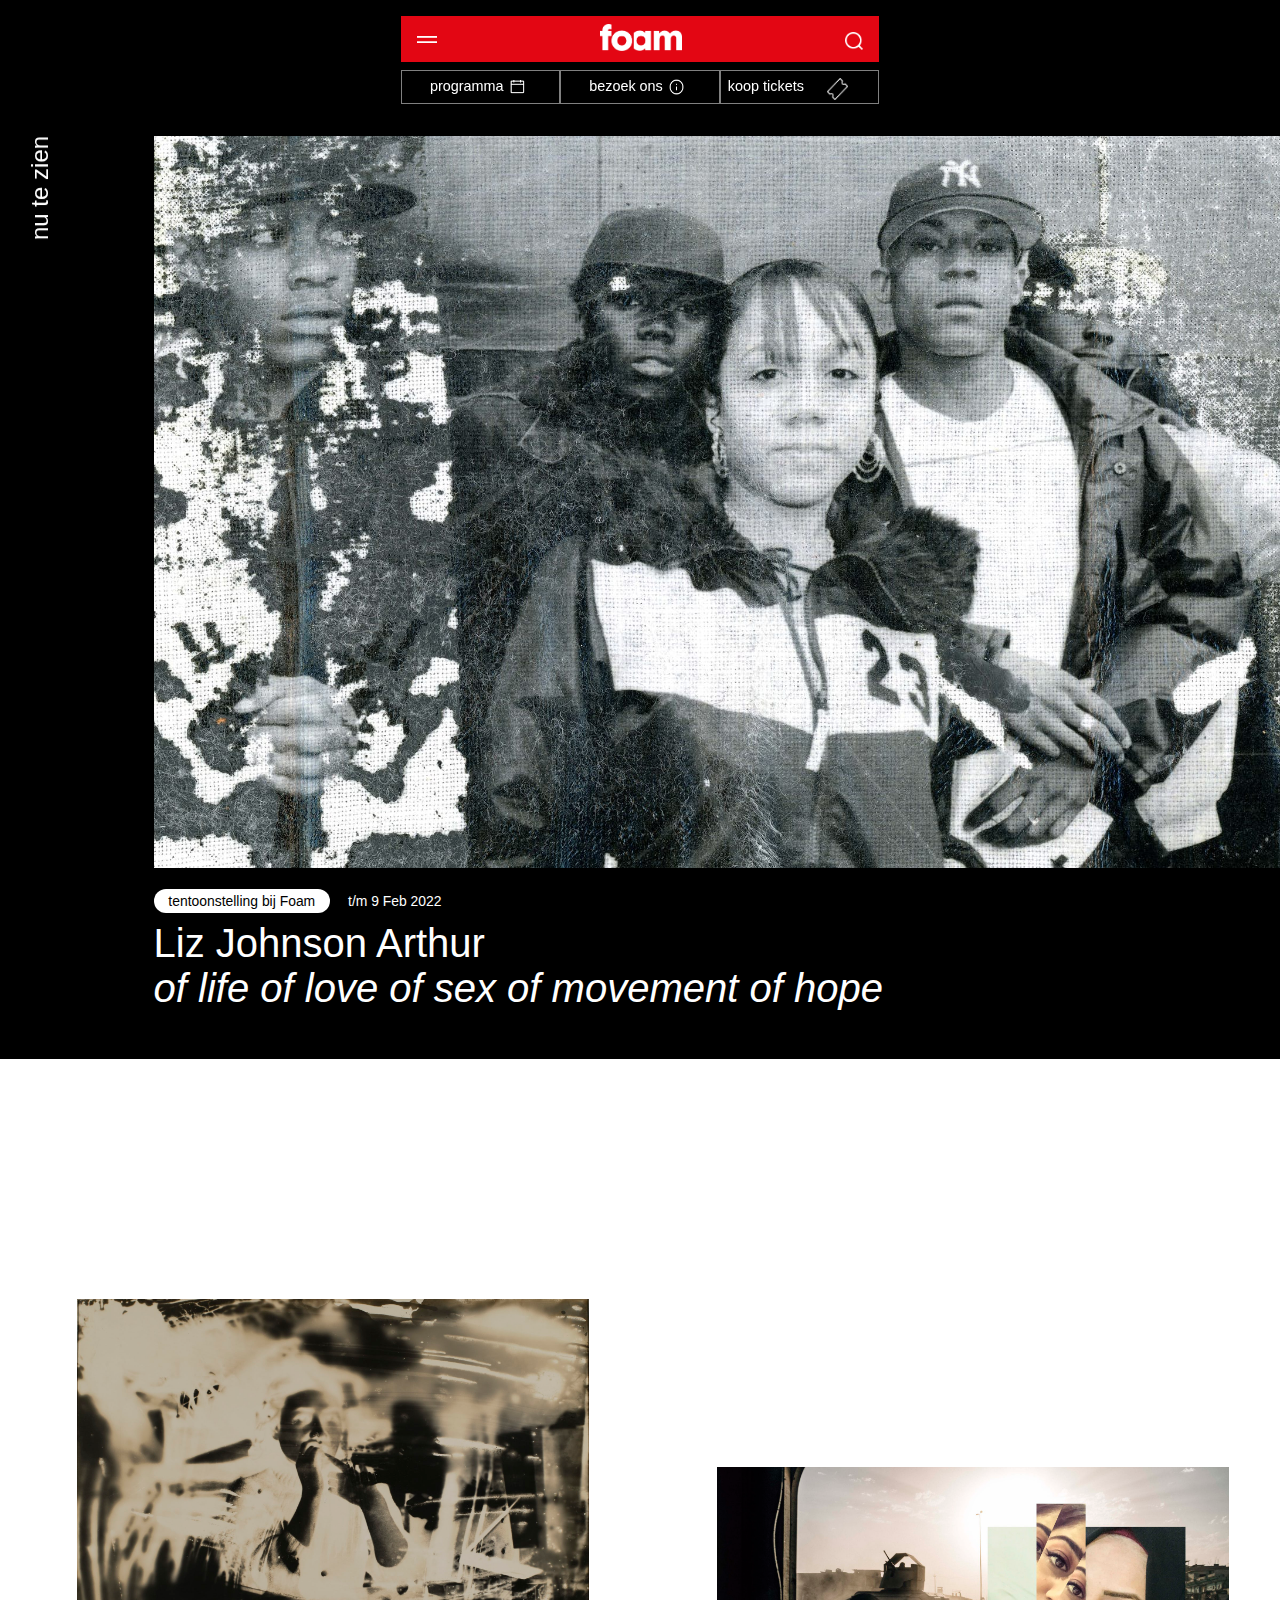
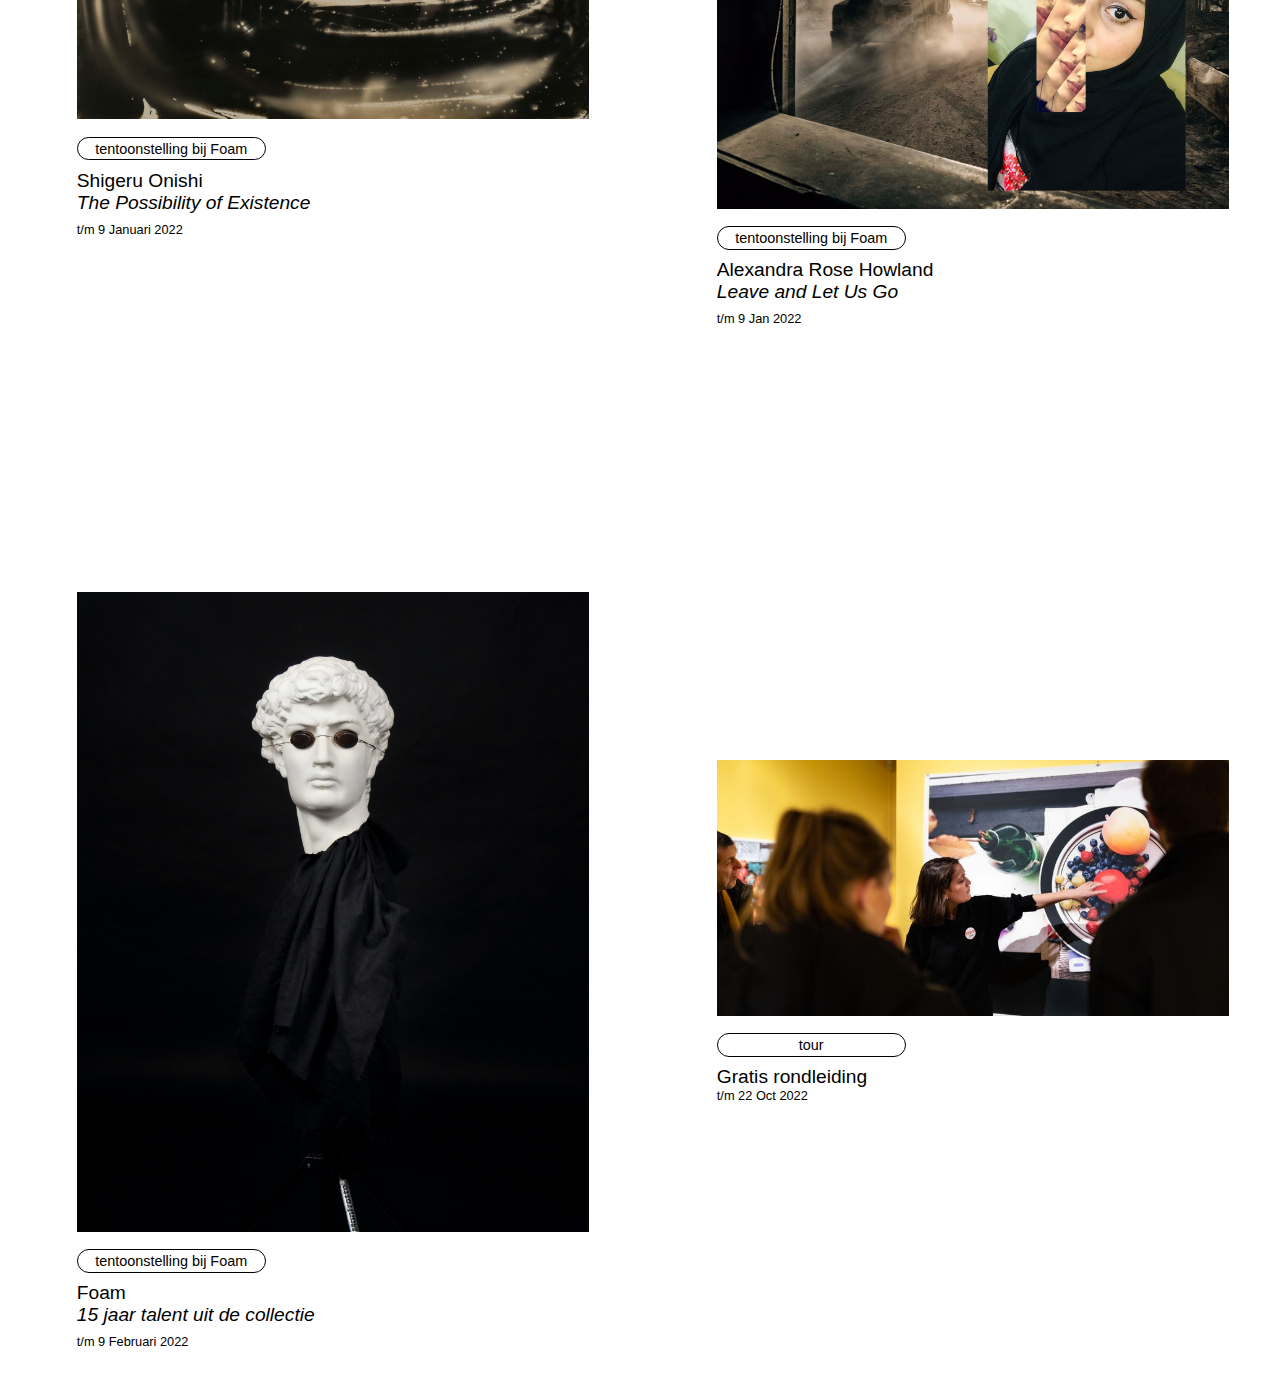
==== index.html @ b82b4da9 "update opdracht" ====
<!doctype html>
<html lang="nl">

<head>
    <meta charset="UTF-8">
    <meta name="author" content="jouw naam">
    <meta name="viewport" content="width=device-width, initial-scale=1">

    <title>blok web</title>

    <link href="styles/style.css" rel="stylesheet">
    <link rel="icon" type="image/svg+xml" href="images/favicon.svg">
</head>

<body>
    <header>
        <nav>
            <ul>
                <li>
                    <a href="#"><img src="images/hamburger.png" alt="menu"></a>
                </li>
                <li>
                    <a href="#"><img src="images/logo.png" alt="logo"></a>
                </li>
                <li>
                    <a href="#"><img src="images/search.png" alt="search"></a>
                </li>
            </ul>
        </nav>
        <nav>
            <ul>
                <li>
                    <a href=#>programma <img src="images/programmaicon.png" alt="programma icon"></a>
                </li>
                <li>
                    <a href=#>bezoek ons <img src="images/info.png" alt="info icon"></a>
                </li>
                <li>
                    <a href=#>koop tickets <img src="images/tickets.png" alt="tickets icon"></a>
                </li>
            </ul>
        </nav>
    </header>
    <main>
        <aside>
            <p>nu te zien</p>
        </aside>
        <section>
            <a href="#">
                <h1>Liz Johnson Arthur</h1>
                <h2>of life of love of sex of movement of hope</h2>
                <li>
                    <p>tentoonstelling bij Foam</p>
                    <p>t/m 9 Feb 2022<time datetime="9 02 2022"></time></p>
                </li>
                <img src="images/homepagina.jpeg" alt="tentoonstelling Liz Johnson foto">
                <h3 tabindex="0">bekijk meer</h3>
            </a>
        </section>
        <section>
            <article>
                <a href="#">
                    <h1>Shigeru Onishi</h1>
                    <h2>The Possibility of Existence</h2>
                    <p>tentoonstelling bij Foam</p>
                    <p>t/m 9 Januari 2022<time datetime="9 01 2022"></time></p>
                    <img src="images/foto2.jpeg" alt="Shigeru Onishi The Possibility of Existence foto">
                </a>
            </article>
            <article>
                <a href="#">
                    <h1>Alexandra Rose Howland</h1>
                    <h2>Leave and Let Us Go</h2>
                    <p>tentoonstelling bij Foam</p>
                    <p>t/m 9 Jan 2022<time datetime="9 01 2022"></time></p>
                    <img src="images/foto3.jpeg" alt="Alexandra Rose Howland Leave and Let Us Go">
                </a>
            </article>
        </section>
        <section>
            <article>
                <a href="#">
                    <h1>Foam</h1>
                    <h2>15 jaar talent uit de collectie</h2>
                    <p>tentoonstelling bij Foam</p>
                    <p>t/m 9 Februari 2022<time datetime="9 02 2022"></time></p>
                    <img src="images/foto4.jpeg" alt="15 jaar talent bij Foam foto">
                </a>
            </article>
            <article>
                <a href="#">
                    <h1>Gratis rondleiding</h1>
                    <p>tour</p>
                    <p>t/m 22 Oct 2022<time datetime="2 10 2022"></time></p>
                    <img src="images/rondleiding.jpeg" alt="Gratis rondleiding foto">
                </a>
            </article>
        </section>
    </main>
    <script src="scripts/script.js"></script>
</body>

</html>
---- styles/style.css ----
body {
    background-color: black;
    margin: 0;
    padding: 0;
    box-sizing: border-box;
}

p {
    color: white;
    margin: 0;
    padding: 0;
    font-family: Arial, Helvetica, sans-serif;
}

a {
    font-family: Arial, Helvetica, sans-serif;
    margin: 0;
    padding: 0;
}

header {
    position: sticky;
    top: 1em;
    width: 100%
}

ul {
    padding: 0;
    margin: 0;
}


/* eerste nav*/

nav:nth-of-type(1) {
    background-color: #E30613;
    margin: auto;
    margin-bottom: 0.1em;
    margin-top: 1em;
    height: 46px;
    width: 92%;
    max-width: 478px;
}

nav:nth-of-type(1).anders {
    background-color: #E30613;
    margin: auto;
    margin-bottom: 0.1em;
    margin-top: 1em;
    height: 90%;
    width: 92%;
    max-width: 478px;
}

nav:nth-of-type(1) ul {
    list-style-type: none;
    display: flex;
    flex-direction: row;
    justify-content: space-between;
}

nav:nth-of-type(1) li:nth-of-type(2) img {
    margin: auto;
    max-width: 83px;
    margin-top: 0.5em;
    max-width: 83px;
}

nav:nth-of-type(1) li:nth-of-type(1) a img {
    margin: auto;
    width: 20px;
    margin-left: 1em;
    margin-top: 1.25em;
}

nav:nth-of-type(1) li:nth-of-type(3) a img {
    margin: auto;
    width: 18px;
    margin-right: 1em;
    margin-top: 1em;
}


/* tweede nav */

nav:nth-of-type(2) {
    background-color: black;
    margin: auto;
    margin-top: 0.5em;
    width: 92%;
    max-width: 478px;
}

nav:nth-of-type(2) ul {
    list-style-type: none;
    display: flex;
    flex-direction: row;
    justify-content: center;
}

nav:nth-of-type(2) li {
    border: groove 0.05em grey;
    display: flex;
    justify-content: center;
    flex-basis: 345px;
    height: 2em;
}

nav:nth-of-type(2) li:hover {
    border: groove 0.05em #ffffff;
}

nav:nth-of-type(2) li a {
    font-size: 0.9em;
    color: white;
    text-decoration: none;
    display: inline-flex;
    padding: 0.5em;
}

nav:nth-of-type(2) li a img {
    margin-left: 1em;
    margin: auto;
    width: 15%;
}


/* "nu te zien" */

aside {
    max-width: 10%;
    display: flex;
    position: fixed;
    justify-content: left;
    writing-mode: vertical-lr;
    transform: rotate(180deg);
    margin-left: 2%
}

aside p {
    font-size: 1.5em;
}

main {
    margin-top: 2em;
}


/* eerste content*/

section:nth-of-type(1) a {
    background-color: black;
    box-sizing: border-box;
    margin: auto;
    margin-left: 12%;
    margin-right: 0;
    margin-bottom: 3em;
    display: flex;
    flex-direction: column;
    text-decoration: none;
}

section:nth-of-type(1) a h1 {
    color: white;
    flex: 1;
    order: 3;
    font-family: Arial, Helvetica, sans-serif;
    font-weight: 50;
    font-size: 2.5em;
    margin: 0;
    margin-top: 0.2em;
}

section:nth-of-type(1) a h2 {
    color: white;
    order: 4;
    font-family: Arial, Helvetica, sans-serif;
    font-style: italic;
    font-weight: 50;
    font-size: 2.5em;
    margin: 0;
}

section:nth-of-type(1) a img {
    width: 100%;
    max-width: 1200px;
    order: 1;
}

time {
    color: white;
}

section:nth-of-type(1) a h3 {
    order: 5;
    color: white;
    border: solid 1px white;
    text-align: center;
    font-size: 0.9em;
    font-weight: 50;
    width: 90%;
    max-width: 315px;
    padding: 0.7em;
}

section:nth-of-type(1) a li {
    display: flex;
    flex-direction: row;
    order: 2;
}

section:nth-of-type(1) li>p:nth-of-type(1) {
    margin: 0;
    margin-top: 1.5em;
    padding: 0.3em;
    width: 168px;
    background-color: white;
    color: black;
    border-radius: 2em;
    text-align: center;
    font-size: 0.87em;
}

section:nth-of-type(1) li>p:nth-of-type(2) {
    margin: 0;
    margin-top: 1.5em;
    margin-left: 1em;
    padding: 0.3em;
    width: 96px;
    border: none;
    font-size: 0.87em;
}


/* tweede content en derde content */

article:nth-of-type(1),
article:nth-of-type(2),
article:nth-of-type(3),
article:nth-of-type(4) {
    width: 100%;
    background-color: white;
    box-sizing: border-box;
    margin: auto;
    margin: 0;
}

article:nth-of-type(1) a,
article:nth-of-type(2) a,
article:nth-of-type(3) a,
article:nth-of-type(4) a {
    text-decoration: none;
    width: fit-content;
    display: flex;
    flex-direction: column;
    text-decoration: none;
}

article:nth-of-type(1) a h1,
article:nth-of-type(2) a h1,
article:nth-of-type(3) a h1,
article:nth-of-type(4) a h1 {
    color: black;
    font-family: Arial, Helvetica, sans-serif;
    font-size: 1.2em;
    font-weight: unset;
    flex: 1;
    order: 3;
    padding: 0;
    margin: 0;
    margin-top: 0.5em;
    margin-left: 12%;
}

article:nth-of-type(1) a h2,
article:nth-of-type(2) a h2,
article:nth-of-type(3) a h2 {
    color: black;
    font-family: Arial, Helvetica, sans-serif;
    font-size: 1.2em;
    font-style: italic;
    font-weight: unset;
    order: 4;
    margin: 0;
    margin-left: 12%;
    margin-bottom: 0.4em;
}

article:nth-of-type(4) a p:nth-of-type(1) {
    background-color: black;
    color: white;
    border-radius: 2em;
}

article:nth-of-type(1) a p:first-of-type,
article:nth-of-type(2) a p:first-of-type,
article:nth-of-type(3) a p:first-of-type {
    background-color: white;
    border: solid 1px black;
    border-radius: 2em;
    order: 2;
    width: 181px;
    margin: 0;
    margin-left: 12%;
    margin-top: 1.2em;
    padding: 0.2em;
    color: black;
    text-align: center;
    padding: 0.2em;
    font-size: 0.9em;
}

article:nth-of-type(1) a img:nth-of-type(1),
article:nth-of-type(2) a img:nth-of-type(1),
article:nth-of-type(3) a img:nth-of-type(1),
article:nth-of-type(4) a img:nth-of-type(1) {
    order: 1;
    margin-left: 12%;
    margin-right: 1.5em;
    margin-top: 3em;
    width: 80%;
    transition: transform .2s;
}

article:nth-of-type(1) a p:nth-of-type(2),
article:nth-of-type(2) a p:nth-of-type(2),
article:nth-of-type(3) a p:nth-of-type(2),
article:nth-of-type(4) a p:nth-of-type(2) {
    color: black;
    font-size: 0.8em;
    order: 4;
    padding: 0;
    margin: 0;
    margin-left: 12%;
    margin-bottom: 2em;
}


/* desktop code */


/* eerste content */

@media (min-width:30em) {
    section:nth-of-type(1) a h3 {
        display: none;
    }
    section:nth-of-type(1) a {
        cursor: url("/images/pointer.png"), pointer;
    }
}


/* tweede & derde content */

@media (min-width:30em) {
    section:nth-of-type(2),
    section:nth-of-type(3) {
        display: flex;
        flex-direction: row;
    }
    article:nth-of-type(1) img,
    article:nth-of-type(3) img {
        width: 85%;
    }
    article>a>img:hover {
        transform: scale(1.01);
    }
    article:nth-of-type(1) a,
    article:nth-of-type(3) a {
        margin-top: 12em;
    }
    article:nth-of-type(2) img,
    article:nth-of-type(4) img {
        width: 70%;
    }
    article:nth-of-type(2) a,
    article:nth-of-type(4) a {
        margin-top: 22.5em;
    }
    article>a:hover,
    article>a>h1:hover,
    article>a>h2:hover,
    article>a>p:nth-of-type(2):hover {
        color: red;
    }
    article>a>p:nth-of-type(1):hover {
        color: red;
        border: solid 0.5px red;
    }
}
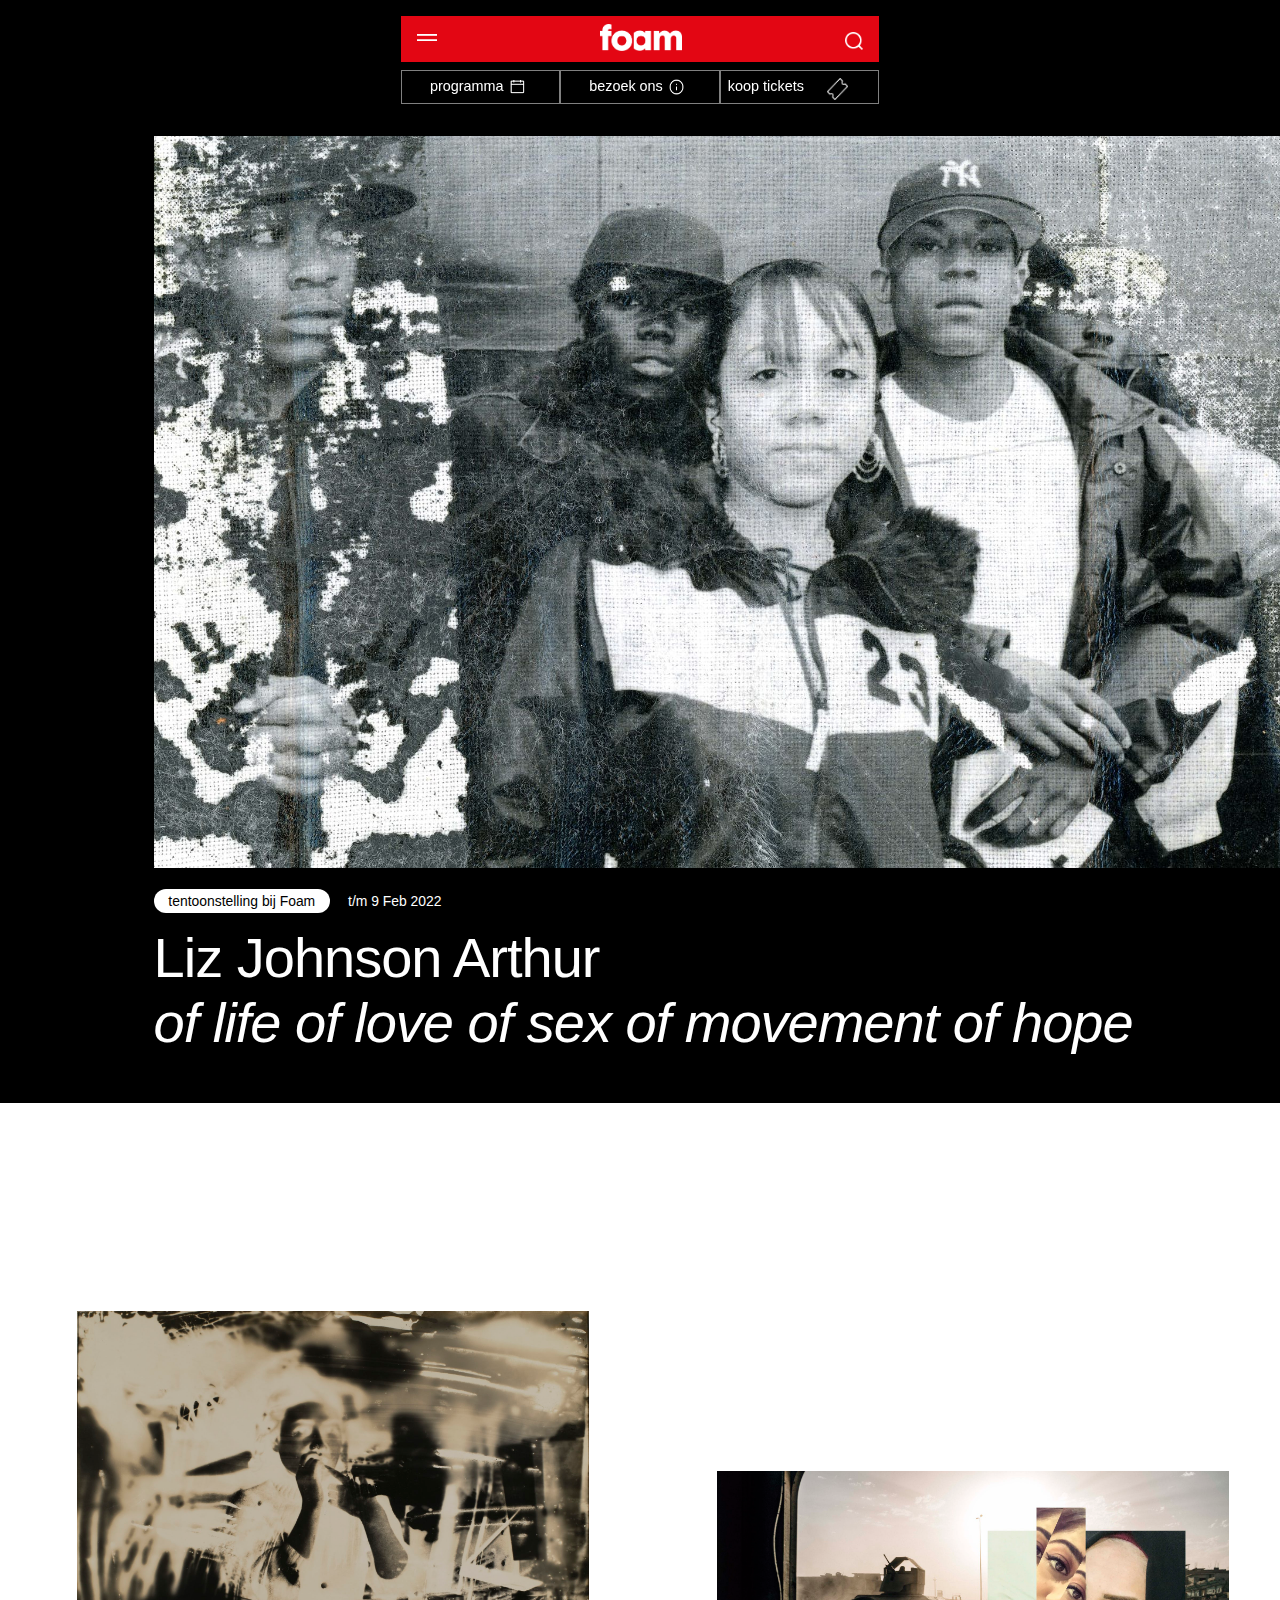
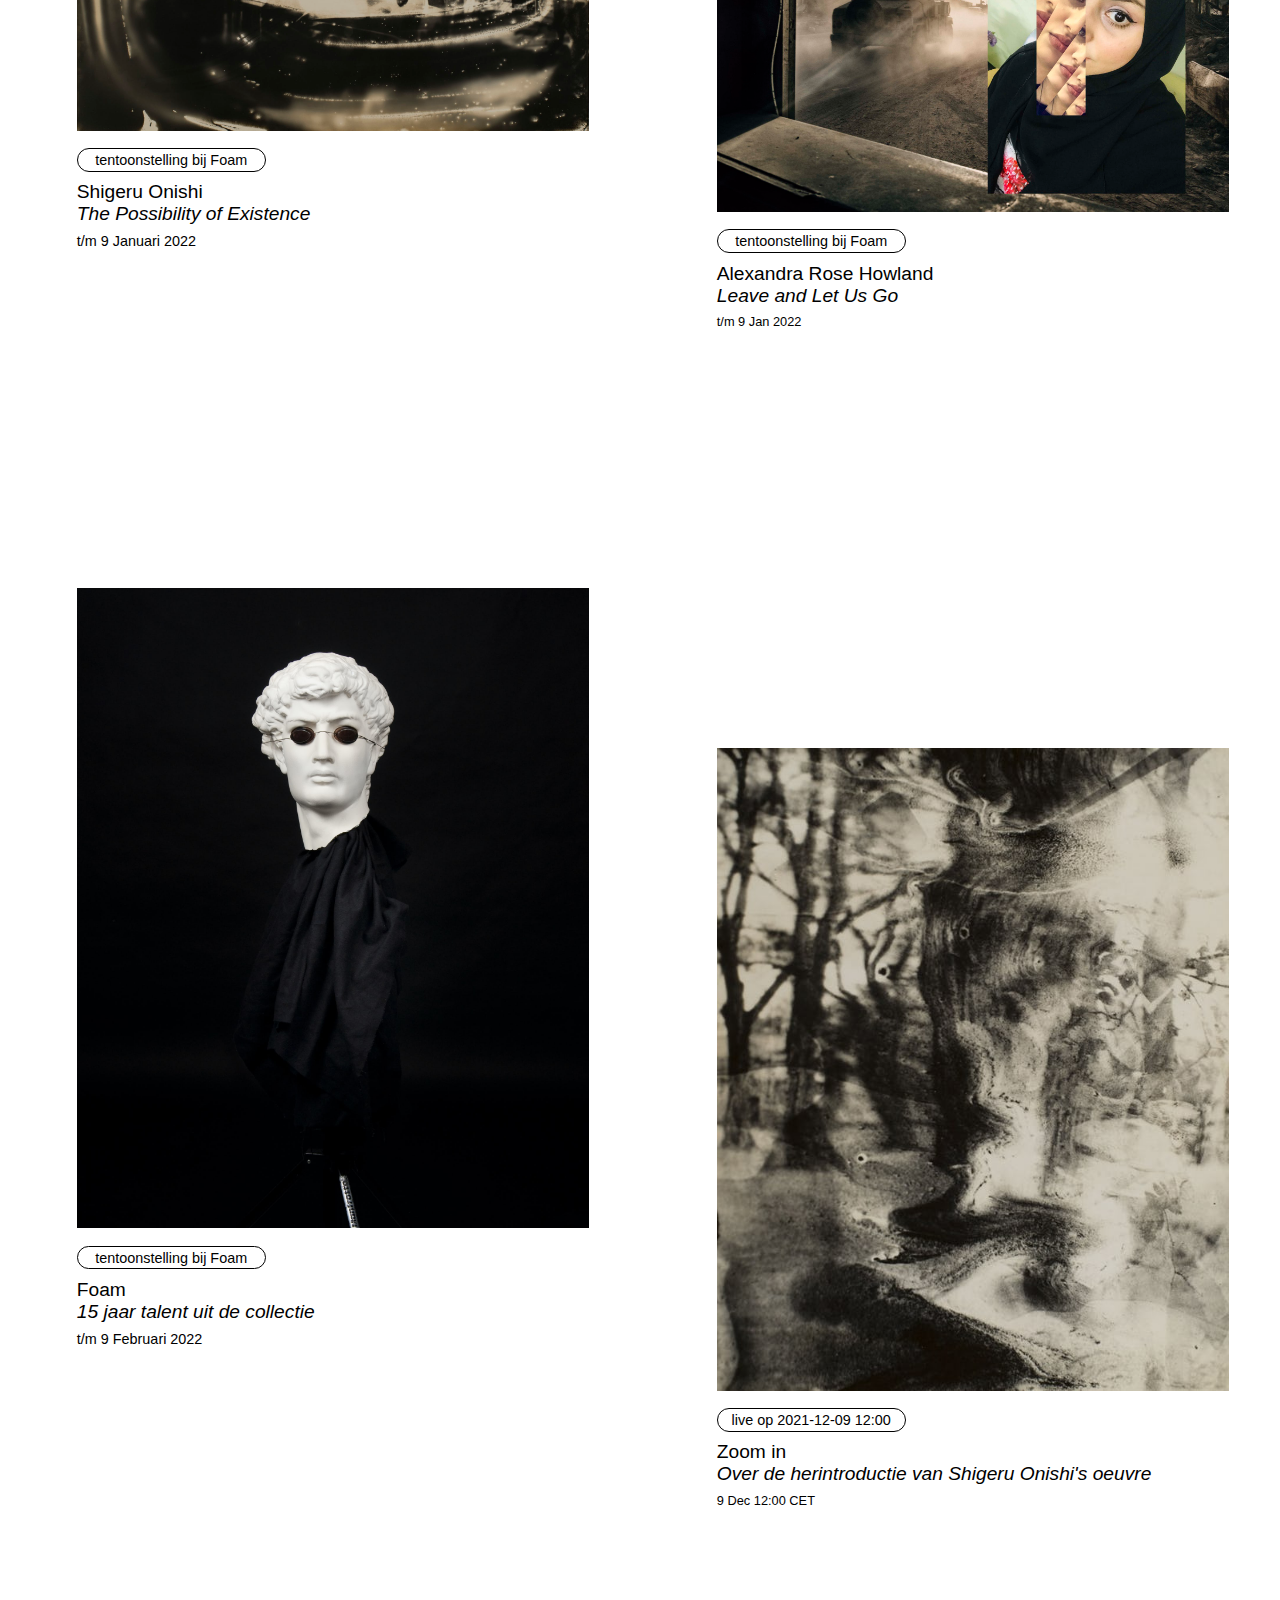
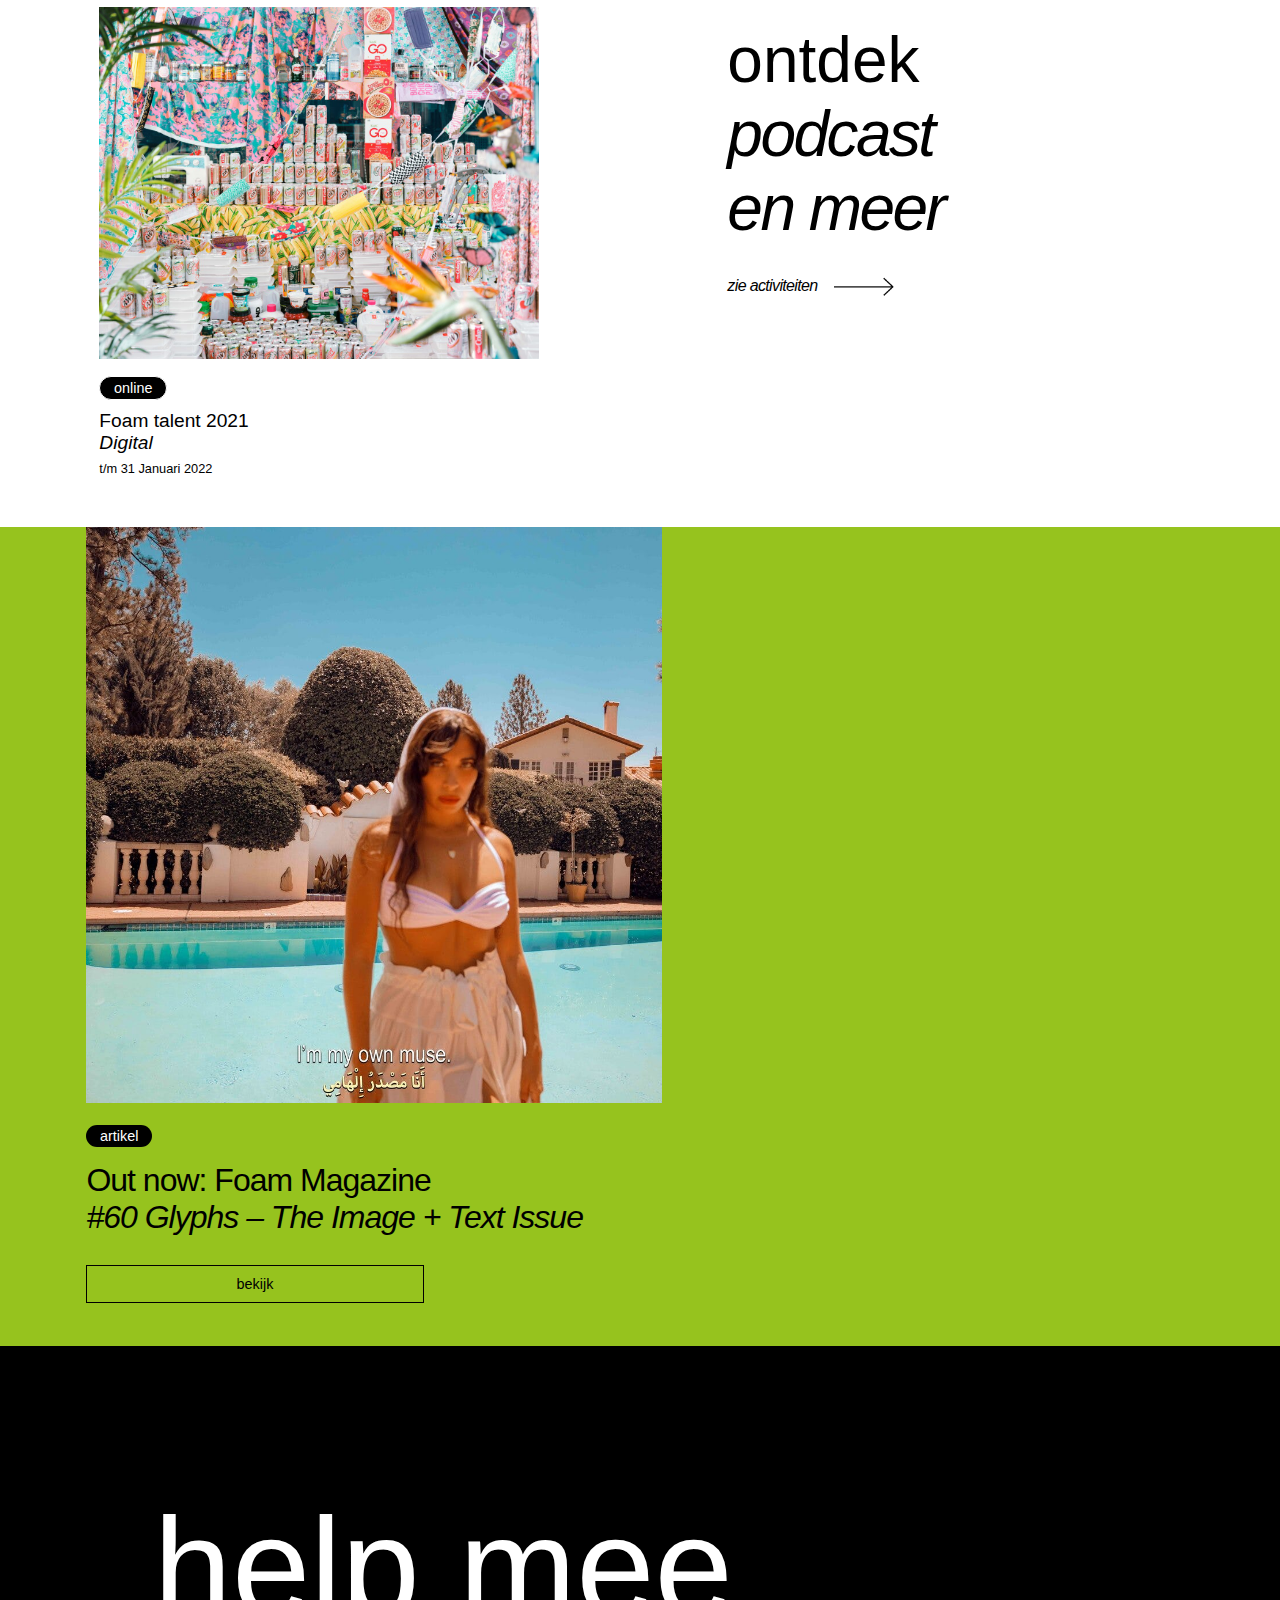
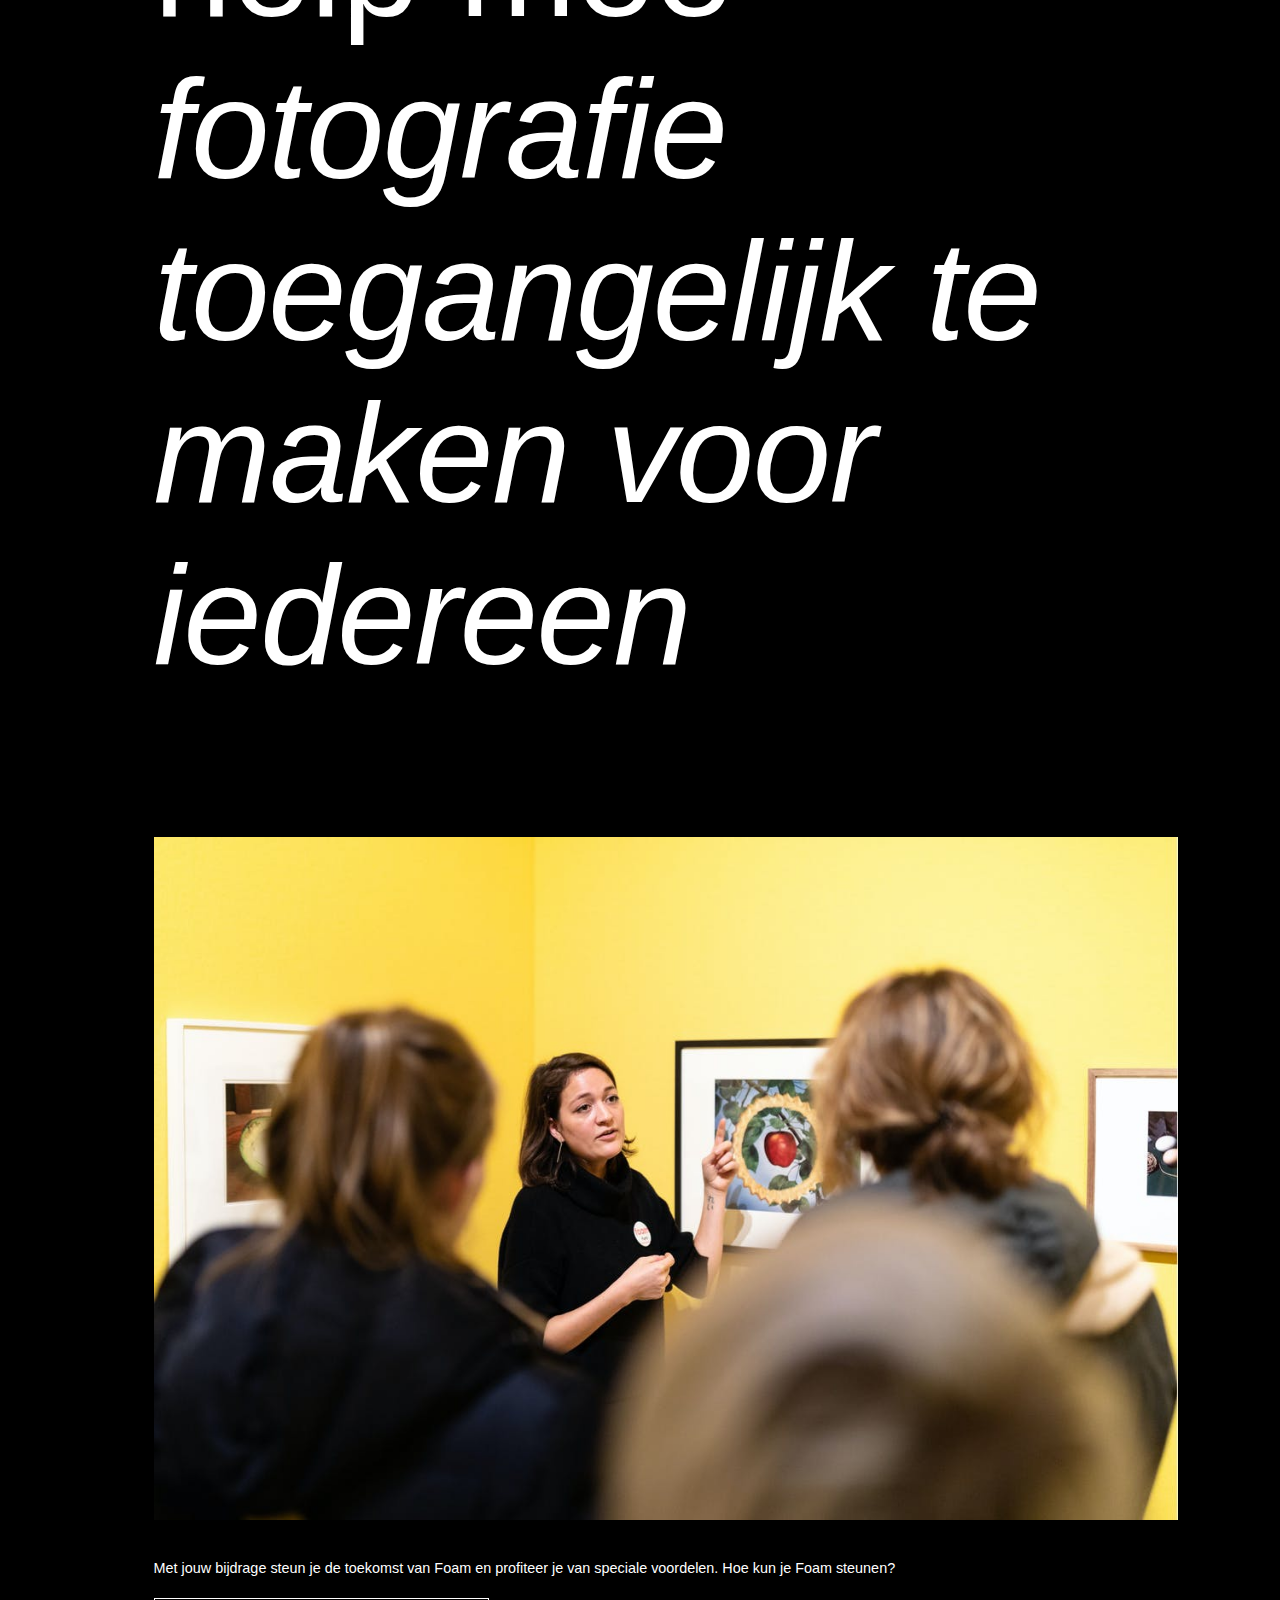
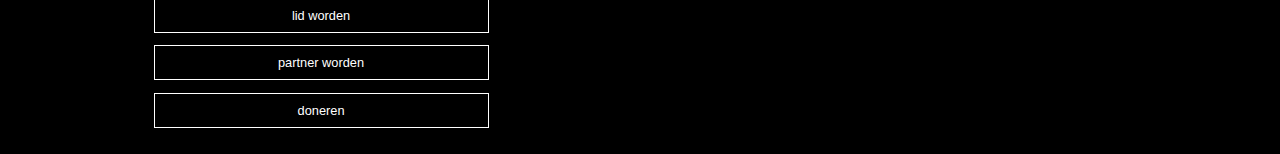
==== commit cc84c4a8: "Add files via upload" ====
--- a/index.html
+++ b/index.html
@@ -26,6 +26,31 @@
                     <a href="#"><img src="images/search.png" alt="search"></a>
                 </li>
             </ul>
+            <ul>
+                <li>
+                    <a href="#"> open vandaag 10:00-17:00</a>
+                </li>
+                <li>
+                    <a href="#">programma<img src="images/planner.png" alt="programma icon"></a>
+                </li>
+                <li>
+                    <a href="#">plan je bezoek<img src="images/info.png" alt="info icon"></a>
+                </li>
+                <li>
+                    <a href="#">koop tickets<img src="images/tickets.png" alt="tickets icon"></a>
+                </li>
+                <li>
+                    <a href="#">explore</a>
+                </li>
+                <li>
+                    <a href="#">magazine</a>
+                </li>
+                <li>
+                    <a href="#">shop</a>
+                </li>
+                <li> <a href="#">steun ons</a></li>
+                <li><a href="#"> over ons</a></li>
+            </ul>
         </nav>
         <nav>
             <ul>
@@ -48,7 +73,7 @@
         <section>
             <a href="#">
                 <h1>Liz Johnson Arthur</h1>
-                <h2>of life of love of sex of movement of hope</h2>
+                <h2>of life of love of <span>sex of movement of hope</span></h2>
                 <li>
                     <p>tentoonstelling bij Foam</p>
                     <p>t/m 9 Feb 2022<time datetime="9 02 2022"></time></p>
@@ -89,11 +114,57 @@
             </article>
             <article>
                 <a href="#">
-                    <h1>Gratis rondleiding</h1>
-                    <p>tour</p>
-                    <p>t/m 22 Oct 2022<time datetime="2 10 2022"></time></p>
-                    <img src="images/rondleiding.jpeg" alt="Gratis rondleiding foto">
+                    <h1>Zoom in</h1>
+                    <h2>Over de herintroductie van Shigeru Onishi's oeuvre</h2>
+                    <p>live op 2021-12-09 12:00</p>
+                    <p>9 Dec 12:00 CET<time datetime="9-12-2021"></time></p>
+                    <img src="images/live.png" alt="De herintroductie van Shigeru Onishi's oeuvre">
                 </a>
+            </article>
+        </section>
+        <section>
+            <article>
+                <h1>ontdek</h1>
+                <p>podcast</p>
+                <p>en meer</p>
+                <a href="#">
+                    <p>zie activiteiten</p><img src="images/ziemeer.png" alt="zie meer icon">
+                </a>
+            </article>
+            <article>
+                <a href="#">
+                    <h1>Foam talent 2021</h1>
+                    <h2>Digital</h2>
+                    <p>online</p>
+                    <p>t/m 31 Januari 2022<time datetime="31-1-2022"></time></p>
+                    <img src="images/foamtalent.jpeg" alt="foam talant afbeelding">
+                </a>
+            </article>
+            <article>
+                <a href="#">
+                    <p>bekijk het volledige programma </p><img src="images/ziemeer.png" alt="zie meer icon"></a>
+            </article>
+        </section>
+        <section>
+            <article>
+                <a href="#">
+                    <h1>Out now: Foam Magazine</h1>
+                    <h2>#60 Glyphs – The Image + Text Issue</h2>
+                    <img src="images/foamartikel.jpeg" alt="#60 Glyphs – The Image + Text Issue">
+                    <p>artikel</p>
+                    <p tabindex="0">bekijk</p>
+                </a>
+            </article>
+        </section>
+        <section>
+            <article>
+                <h1>help mee</h1>
+                <p>fotografie toegangelijk te maken voor iedereen</p>
+                <img src="images/section6.jpeg" alt="foam foto">
+                <p>Met jouw bijdrage steun je de toekomst van Foam en profiteer je van speciale voordelen. Hoe kun je Foam steunen?</p>
+                <a href="#">lid worden</a>
+                <a href="#">partner worden</a>
+                <a href="#">doneren</a>
             </article>
         </section>
     </main>
--- a/styles/style.css
+++ b/styles/style.css
@@ -1,3 +1,8 @@
+html {
+    width: 100%;
+    margin-right: 0;
+}
+
 body {
     background-color: black;
     margin: 0;
@@ -6,7 +11,6 @@
 }
 
 p {
-    color: white;
     margin: 0;
     padding: 0;
     font-family: Arial, Helvetica, sans-serif;
@@ -21,7 +25,8 @@
 header {
     position: sticky;
     top: 1em;
-    width: 100%
+    width: 100%;
+    z-index: 100;
 }
 
 ul {
@@ -42,17 +47,7 @@
     max-width: 478px;
 }
 
-nav:nth-of-type(1).anders {
-    background-color: #E30613;
-    margin: auto;
-    margin-bottom: 0.1em;
-    margin-top: 1em;
-    height: 90%;
-    width: 92%;
-    max-width: 478px;
-}
-
-nav:nth-of-type(1) ul {
+nav:nth-of-type(1) ul:nth-of-type(1) {
     list-style-type: none;
     display: flex;
     flex-direction: row;
@@ -70,7 +65,7 @@
     margin: auto;
     width: 20px;
     margin-left: 1em;
-    margin-top: 1.25em;
+    margin-top: 50%;
 }
 
 nav:nth-of-type(1) li:nth-of-type(3) a img {
@@ -78,6 +73,70 @@
     width: 18px;
     margin-right: 1em;
     margin-top: 1em;
+}
+
+
+/*  de hamburger menu */
+
+nav:nth-of-type(1) ul:nth-of-type(2) {
+    opacity: 0;
+    position: fixed;
+    transition: all .3s ease-in;
+    display: flex;
+    flex-direction: column;
+    list-style: none;
+    background-color: #E30613;
+    z-index: 100;
+    width: 92%;
+    max-width: 478px;
+    height: 565px;
+}
+
+nav:nth-of-type(1) ul:nth-of-type(2).visible {
+    opacity: 1;
+}
+
+nav:nth-of-type(1) ul:nth-of-type(2) li {
+    margin-top: 0.5em;
+}
+
+nav:nth-of-type(1) ul:nth-of-type(2) li:nth-of-type(4) {
+    margin-bottom: 3em;
+}
+
+nav:nth-of-type(1) ul:nth-of-type(2) li:nth-of-type(6) {
+    margin-bottom: 3em;
+}
+
+nav:nth-of-type(1) ul:nth-of-type(2) a {
+    font-family: Arial, Helvetica, sans-serif;
+    color: white;
+    text-decoration: none;
+    margin-left: 1em;
+    font-size: 30px;
+}
+
+nav:nth-of-type(1) ul:nth-of-type(2) li:nth-of-type(1) a {
+    font-size: 0.9em;
+    font-weight: lighter;
+    border: solid 1px white;
+    border-radius: 2em;
+    padding: 0.5em;
+    width: 202px;
+    text-align: center;
+}
+
+nav:nth-of-type(1) ul:nth-of-type(2) li:nth-of-type(1) {
+    display: flex;
+    justify-content: center;
+    margin-top: 1em;
+    margin-bottom: 2em;
+}
+
+nav:nth-of-type(1) ul:nth-of-type(2) a img {
+    margin: 0;
+    margin-left: 0.5em;
+    width: 0.6em;
 }
 
 
@@ -89,6 +148,7 @@
     margin-top: 0.5em;
     width: 92%;
     max-width: 478px;
+    flex-shrink: 0;
 }
 
 nav:nth-of-type(2) ul {
@@ -150,6 +210,7 @@
 
 section:nth-of-type(1) a {
     background-color: black;
+    color: black;
     box-sizing: border-box;
     margin: auto;
     margin-left: 12%;
@@ -166,9 +227,10 @@
     order: 3;
     font-family: Arial, Helvetica, sans-serif;
     font-weight: 50;
-    font-size: 2.5em;
+    font-size: 10vw;
     margin: 0;
     margin-top: 0.2em;
+    letter-spacing: -1px;
 }
 
 section:nth-of-type(1) a h2 {
@@ -177,7 +239,8 @@
     font-family: Arial, Helvetica, sans-serif;
     font-style: italic;
     font-weight: 50;
-    font-size: 2.5em;
+    font-size: 10vw;
+    letter-spacing: -1px;
     margin: 0;
 }
 
@@ -185,10 +248,6 @@
     width: 100%;
     max-width: 1200px;
     order: 1;
-}
-
-time {
-    color: white;
 }
 
 section:nth-of-type(1) a h3 {
@@ -201,6 +260,7 @@
     width: 90%;
     max-width: 315px;
     padding: 0.7em;
+    margin-top: 2em;
 }
 
 section:nth-of-type(1) a li {
@@ -223,6 +283,7 @@
 
 section:nth-of-type(1) li>p:nth-of-type(2) {
     margin: 0;
+    color: white;
     margin-top: 1.5em;
     margin-left: 1em;
     padding: 0.3em;
@@ -234,10 +295,10 @@
 
 /* tweede content en derde content */
 
-article:nth-of-type(1),
-article:nth-of-type(2),
-article:nth-of-type(3),
-article:nth-of-type(4) {
+section:nth-of-type(2) article:nth-of-type(1),
+section:nth-of-type(2) article:nth-of-type(2),
+section:nth-of-type(3) article:nth-of-type(1),
+section:nth-of-type(3) article:nth-of-type(2) {
     width: 100%;
     background-color: white;
     box-sizing: border-box;
@@ -245,10 +306,11 @@
     margin: 0;
 }
 
-article:nth-of-type(1) a,
-article:nth-of-type(2) a,
-article:nth-of-type(3) a,
-article:nth-of-type(4) a {
+section:nth-of-type(2) article:nth-of-type(1) a,
+section:nth-of-type(2) article:nth-of-type(2) a,
+section:nth-of-type(3) article:nth-of-type(1) a,
+section:nth-of-type(3) article:nth-of-type(2) a {
+    color: black;
     text-decoration: none;
     width: fit-content;
     display: flex;
@@ -256,11 +318,10 @@
     text-decoration: none;
 }
 
-article:nth-of-type(1) a h1,
-article:nth-of-type(2) a h1,
-article:nth-of-type(3) a h1,
-article:nth-of-type(4) a h1 {
-    color: black;
+section:nth-of-type(2) article:nth-of-type(1) a h1,
+section:nth-of-type(2) article:nth-of-type(2) a h1,
+section:nth-of-type(3) article:nth-of-type(1) a h1,
+section:nth-of-type(3) article:nth-of-type(2) a h1 {
     font-family: Arial, Helvetica, sans-serif;
     font-size: 1.2em;
     font-weight: unset;
@@ -272,10 +333,10 @@
     margin-left: 12%;
 }
 
-article:nth-of-type(1) a h2,
-article:nth-of-type(2) a h2,
-article:nth-of-type(3) a h2 {
-    color: black;
+section:nth-of-type(2) article:nth-of-type(1) a h2,
+section:nth-of-type(2) article:nth-of-type(2) a h2,
+section:nth-of-type(3) article:nth-of-type(1) a h2,
+section:nth-of-type(3) article:nth-of-type(2) a h2 {
     font-family: Arial, Helvetica, sans-serif;
     font-size: 1.2em;
     font-style: italic;
@@ -286,17 +347,12 @@
     margin-bottom: 0.4em;
 }
 
-article:nth-of-type(4) a p:nth-of-type(1) {
-    background-color: black;
-    color: white;
-    border-radius: 2em;
-}
-
-article:nth-of-type(1) a p:first-of-type,
-article:nth-of-type(2) a p:first-of-type,
-article:nth-of-type(3) a p:first-of-type {
+section:nth-of-type(2) article:nth-of-type(1) a p:first-of-type,
+section:nth-of-type(2) article:nth-of-type(2) a p:first-of-type,
+section:nth-of-type(3) article:nth-of-type(1) a p:first-of-type,
+section:nth-of-type(3) article:nth-of-type(2) a p:first-of-type {
     background-color: white;
-    border: solid 1px black;
+    border: solid 1px;
     border-radius: 2em;
     order: 2;
     width: 181px;
@@ -304,16 +360,15 @@
     margin-left: 12%;
     margin-top: 1.2em;
     padding: 0.2em;
-    color: black;
     text-align: center;
     padding: 0.2em;
     font-size: 0.9em;
 }
 
-article:nth-of-type(1) a img:nth-of-type(1),
-article:nth-of-type(2) a img:nth-of-type(1),
-article:nth-of-type(3) a img:nth-of-type(1),
-article:nth-of-type(4) a img:nth-of-type(1) {
+section:nth-of-type(2) article:nth-of-type(1) a img:nth-of-type(1),
+section:nth-of-type(2) article:nth-of-type(2) a img:nth-of-type(1),
+section:nth-of-type(3) article:nth-of-type(1) a img:nth-of-type(1),
+section:nth-of-type(3) article:nth-of-type(2) a img:nth-of-type(1) {
     order: 1;
     margin-left: 12%;
     margin-right: 1.5em;
@@ -322,26 +377,341 @@
     transition: transform .2s;
 }
 
-article:nth-of-type(1) a p:nth-of-type(2),
-article:nth-of-type(2) a p:nth-of-type(2),
-article:nth-of-type(3) a p:nth-of-type(2),
-article:nth-of-type(4) a p:nth-of-type(2) {
-    color: black;
+section:nth-of-type(2) article:nth-of-type(1) a p:nth-of-type(2),
+section:nth-of-type(2) article:nth-of-type(2) a p:nth-of-type(2),
+section:nth-of-type(3) article:nth-of-type(1) a p:nth-of-type(2),
+section:nth-of-type(3) article:nth-of-type(2) a p:nth-of-type(2) {
     font-size: 0.8em;
     order: 4;
     padding: 0;
     margin: 0;
     margin-left: 12%;
+    margin-bottom: 4em;
+}
+
+
+/* vierde section eerste content*/
+
+section:nth-of-type(4) {
+    background-color: white;
+    width: 100%;
+    display: flex;
+    flex-direction: column;
+}
+
+section:nth-of-type(4) article:nth-of-type(1) h1 {
+    font-family: Arial, Helvetica, sans-serif;
+    margin-top: 1em;
+    color: black;
+    margin: 0;
+    margin-left: 12%;
+    margin-top: 1em;
+    font-size: 11vw;
+    font-weight: unset;
+}
+
+section:nth-of-type(4) article:nth-of-type(1) p {
+    margin: 0;
+    margin-left: 12%;
+    font-size: 11vw;
+    font-style: italic;
+    letter-spacing: -0.04em;
+}
+
+section:nth-of-type(4) article:nth-of-type(1) a {
+    color: black;
+    margin: 0;
+    margin-top: 2em;
+    text-decoration: none;
+    display: flex;
+    flex-direction: row;
+}
+
+section:nth-of-type(4) article:nth-of-type(1) a p {
+    margin-left: 12%;
+    font-size: 1em;
     margin-bottom: 2em;
 }
 
-
-/* desktop code */
-
-
-/* eerste content */
-
-@media (min-width:30em) {
+section:nth-of-type(4) article:nth-of-type(1) img {
+    margin-left: 1em;
+    width: 11%;
+    max-width: 60px;
+    margin-bottom: 2em;
+}
+
+
+/* vierde section tweede content */
+
+section:nth-of-type(4) article:nth-of-type(2) {
+    width: 100%;
+    background-color: white;
+    box-sizing: border-box;
+    margin: auto;
+    margin: 0;
+}
+
+section:nth-of-type(4) article:nth-of-type(2) a {
+    color: black;
+    text-decoration: none;
+    width: fit-content;
+    display: flex;
+    flex-direction: column;
+    text-decoration: none;
+}
+
+section:nth-of-type(4) article:nth-of-type(2) a h1 {
+    font-family: Arial, Helvetica, sans-serif;
+    font-size: 1.2em;
+    font-weight: unset;
+    flex: 1;
+    order: 3;
+    padding: 0;
+    margin: 0;
+    margin-top: 0.5em;
+    margin-left: 12%;
+}
+
+section:nth-of-type(4) article:nth-of-type(2) a h2 {
+    font-family: Arial, Helvetica, sans-serif;
+    font-size: 1.2em;
+    font-style: italic;
+    font-weight: unset;
+    order: 4;
+    margin: 0;
+    margin-left: 12%;
+    margin-bottom: 0.4em;
+}
+
+section:nth-of-type(4) article:nth-of-type(2) a p:first-of-type {
+    background-color: black;
+    color: white;
+    border: solid 1px;
+    border-radius: 2em;
+    width: 60px;
+    order: 2;
+    margin: 0;
+    margin-left: 12%;
+    margin-top: 1.2em;
+    padding: 0.2em;
+    text-align: center;
+    padding: 0.2em;
+    font-size: 0.9em;
+    font-weight: unset;
+}
+
+section:nth-of-type(4) article:nth-of-type(2) img {
+    order: 1;
+    margin-left: 12%;
+    margin-right: 1.5em;
+    margin-top: 3em;
+    width: 80%;
+    transition: transform .2s;
+}
+
+section:nth-of-type(4) article:nth-of-type(2) a p:nth-of-type(2) {
+    font-size: 0.8em;
+    order: 4;
+    padding: 0;
+    margin: 0;
+    margin-left: 12%;
+    margin-bottom: 4em;
+}
+
+
+/* vierde section derde content */
+
+section:nth-of-type(4) article:nth-of-type(3) a {
+    display: flex;
+    flex-direction: row;
+    color: black;
+    text-decoration: none;
+    margin-left: 12%;
+}
+
+section:nth-of-type(4) article:nth-of-type(3) a p {
+    font-size: 1em;
+    margin-bottom: 3em;
+}
+
+section:nth-of-type(4) article:nth-of-type(3) img {
+    flex-shrink: 0;
+    margin-left: 1%;
+    width: 11%;
+    max-width: 60px;
+    margin-bottom: 3em;
+}
+
+
+/* vijfde section eerste content */
+
+section:nth-of-type(5) {
+    background-color: #96C31E;
+    width: 100%;
+    margin: 0;
+    display: flex;
+    flex-direction: column;
+}
+
+section:nth-of-type(5) article:nth-of-type(1) a {
+    display: flex;
+    flex-direction: column;
+    text-decoration: none;
+    color: black;
+    font-family: Arial, Helvetica, sans-serif;
+}
+
+section:nth-of-type(5) article:nth-of-type(1) a h1 {
+    flex: 1;
+    order: 3;
+    margin: 0;
+    margin-left: 12%;
+    margin-top: 0.02em;
+    font-family: Arial, Helvetica, sans-serif;
+    font-weight: 50;
+    font-size: 10vw;
+    letter-spacing: -1px;
+}
+
+section:nth-of-type(5) article:nth-of-type(1) a h2 {
+    order: 4;
+    margin: 0;
+    margin-left: 12%;
+    font-style: italic;
+    font-weight: 50;
+    font-size: 10vw;
+    letter-spacing: -1px;
+}
+
+section:nth-of-type(5) article:nth-of-type(1) a img {
+    width: 80%;
+    margin-left: 12%;
+    order: 1;
+}
+
+section:nth-of-type(5) article:nth-of-type(1) a p:nth-of-type(1) {
+    background-color: black;
+    color: white;
+    border-radius: 2em;
+    width: 60px;
+    order: 2;
+    margin-top: 1.5em;
+    margin-left: 12%;
+    margin-bottom: 1em;
+    padding: 0.2em;
+    text-align: center;
+    padding: 0.2em;
+    font-size: 0.9em;
+    font-weight: unset;
+}
+
+section:nth-of-type(5) article:nth-of-type(1) a p:nth-of-type(2) {
+    order: 5;
+    color: black;
+    border: solid 1px black;
+    text-align: center;
+    font-size: 0.9em;
+    font-weight: 50;
+    max-width: 315px;
+    padding: 0.7em;
+    margin: 0;
+    margin-top: 2em;
+    margin-left: 12%;
+    margin-bottom: 3em;
+    margin-right: 2em;
+}
+
+
+/* 6e section eerste content */
+
+section:nth-of-type(6) {
+    margin: 0;
+    display: flex;
+    flex-direction: column;
+}
+
+section:nth-of-type(6) article {
+    margin: 0;
+    display: flex;
+    flex-direction: column;
+}
+
+section:nth-of-type(6) article:nth-of-type(1) {
+    background-color: black;
+}
+
+section:nth-of-type(6) article:nth-of-type(1) h1 {
+    font-family: Arial, Helvetica, sans-serif;
+    margin-top: 1em;
+    color: white;
+    margin: 0;
+    margin-left: 12%;
+    margin-top: 1em;
+    font-size: 11vw;
+    font-weight: unset;
+}
+
+section:nth-of-type(6) article:nth-of-type(1) p:nth-of-type(1) {
+    color: white;
+    margin: 0;
+    margin-left: 12%;
+    font-size: 11vw;
+    font-style: italic;
+    letter-spacing: -0.01em;
+    margin-bottom: 1em;
+}
+
+section:nth-of-type(6) article:nth-of-type(1) img {
+    width: 80%;
+    margin-left: 12%;
+    margin-bottom: 2.5em;
+}
+
+section:nth-of-type(6) article:nth-of-type(1) p:nth-of-type(2) {
+    color: white;
+    font-family: Arial, Helvetica, sans-serif;
+    font-weight: unset;
+    font-size: 0.9em;
+    margin-bottom: 1.5em;
+    margin-left: 12%;
+    margin-right: 2em;
+}
+
+section:nth-of-type(6) article:nth-of-type(1) a {
+    color: white;
+    text-decoration: none;
+    font-weight: unset;
+    font-size: 0.8em;
+    border: solid 1px white;
+    text-align: center;
+    max-width: 315px;
+    padding: 0.7em;
+    margin-bottom: 1em;
+    margin-left: 12%;
+    margin-right: 2em;
+}
+
+section:nth-of-type(6) article:nth-of-type(1) a:nth-of-type(3) {
+    margin-bottom: 2em;
+}
+
+
+/* de desktop code */
+
+
+/* eerste content groot scherm*/
+
+@media (min-width:55em) {
+    section:nth-of-type(1) a h1 {
+        font-size: 3.5em;
+    }
+    section:nth-of-type(1) a h2 {
+        font-size: 3.5em;
+    }
+    h2>span::before {
+        content: "";
+        white-space: pre;
+    }
     section:nth-of-type(1) a h3 {
         display: none;
     }
@@ -351,41 +721,101 @@
 }
 
 
-/* tweede & derde content */
-
-@media (min-width:30em) {
+/* tweede & derde content groot scherm*/
+
+@media (min-width:55em) {
     section:nth-of-type(2),
     section:nth-of-type(3) {
         display: flex;
         flex-direction: row;
     }
-    article:nth-of-type(1) img,
-    article:nth-of-type(3) img {
+    section:nth-of-type(2) article:nth-of-type(1) img,
+    section:nth-of-type(3) article:nth-of-type(1) img {
         width: 85%;
     }
     article>a>img:hover {
         transform: scale(1.01);
     }
-    article:nth-of-type(1) a,
-    article:nth-of-type(3) a {
-        margin-top: 12em;
-    }
-    article:nth-of-type(2) img,
-    article:nth-of-type(4) img {
+    section:nth-of-type(2) article:nth-of-type(1) a,
+    section:nth-of-type(3) article:nth-of-type(1) a {
+        margin-top: 10em;
+    }
+    section:nth-of-type(2) article:nth-of-type(2) img,
+    section:nth-of-type(3) article:nth-of-type(2) img {
         width: 70%;
     }
-    article:nth-of-type(2) a,
-    article:nth-of-type(4) a {
-        margin-top: 22.5em;
-    }
-    article>a:hover,
-    article>a>h1:hover,
-    article>a>h2:hover,
-    article>a>p:nth-of-type(2):hover {
+    section:nth-of-type(2) article:nth-of-type(2) a,
+    section:nth-of-type(3) article:nth-of-type(2) a {
+        margin-top: 20em;
+    }
+    section>article>a:hover {
         color: red;
     }
-    article>a>p:nth-of-type(1):hover {
-        color: red;
-        border: solid 0.5px red;
+    section:nth-of-type(2) article:nth-of-type(1) a p:nth-of-type(2),
+    section:nth-of-type(3) article:nth-of-type(1) a p:nth-of-type(2) {
+        font-size: 0.9em;
+    }
+    /* vierde section */
+    section:nth-of-type(4) article:nth-of-type(1) p {
+        font-size: 4em;
+    }
+    section:nth-of-type(4) article:nth-of-type(1) h1 {
+        font-size: 4em;
+    }
+    section:nth-of-type(4) {
+        display: flex;
+        flex-direction: row;
+    }
+    section:nth-of-type(4) article:nth-of-type(2) img {
+        width: 70%;
+        max-width: 70em;
+    }
+    section:nth-of-type(4) article:nth-of-type(1) {
+        margin: 0;
+        flex: 1;
+        order: 2;
+    }
+    section:nth-of-type(4) article:nth-of-type(2) {
+        flex: 1;
+        order: 1;
+        margin-left: 1.5em
+    }
+}
+
+
+/* vierde section */
+
+@media (min-width:55em) {
+    section:nth-of-type(4) article:nth-of-type(3) {
+        display: none;
+    }
+}
+
+
+/* vijfde secction */
+
+@media (min-width:55em) {
+    section:nth-of-type(5) article:nth-of-type(1) {
+        display: flex;
+        flex-direction: row;
+    }
+    section:nth-of-type(5) article:nth-of-type(1) a img {
+        max-width: 45em;
+    }
+    section:nth-of-type(5) article:nth-of-type(1) a h1 {
+        font-size: 2em;
+    }
+    section:nth-of-type(5) article:nth-of-type(1) a h2 {
+        font-size: 2em;
+    }
+}
+
+
+/* 6e section */
+
+@media (min-width:55em) {
+    section:nth-of-type(6) {
+        display: flex;
+        flex-direction: row;
     }
 }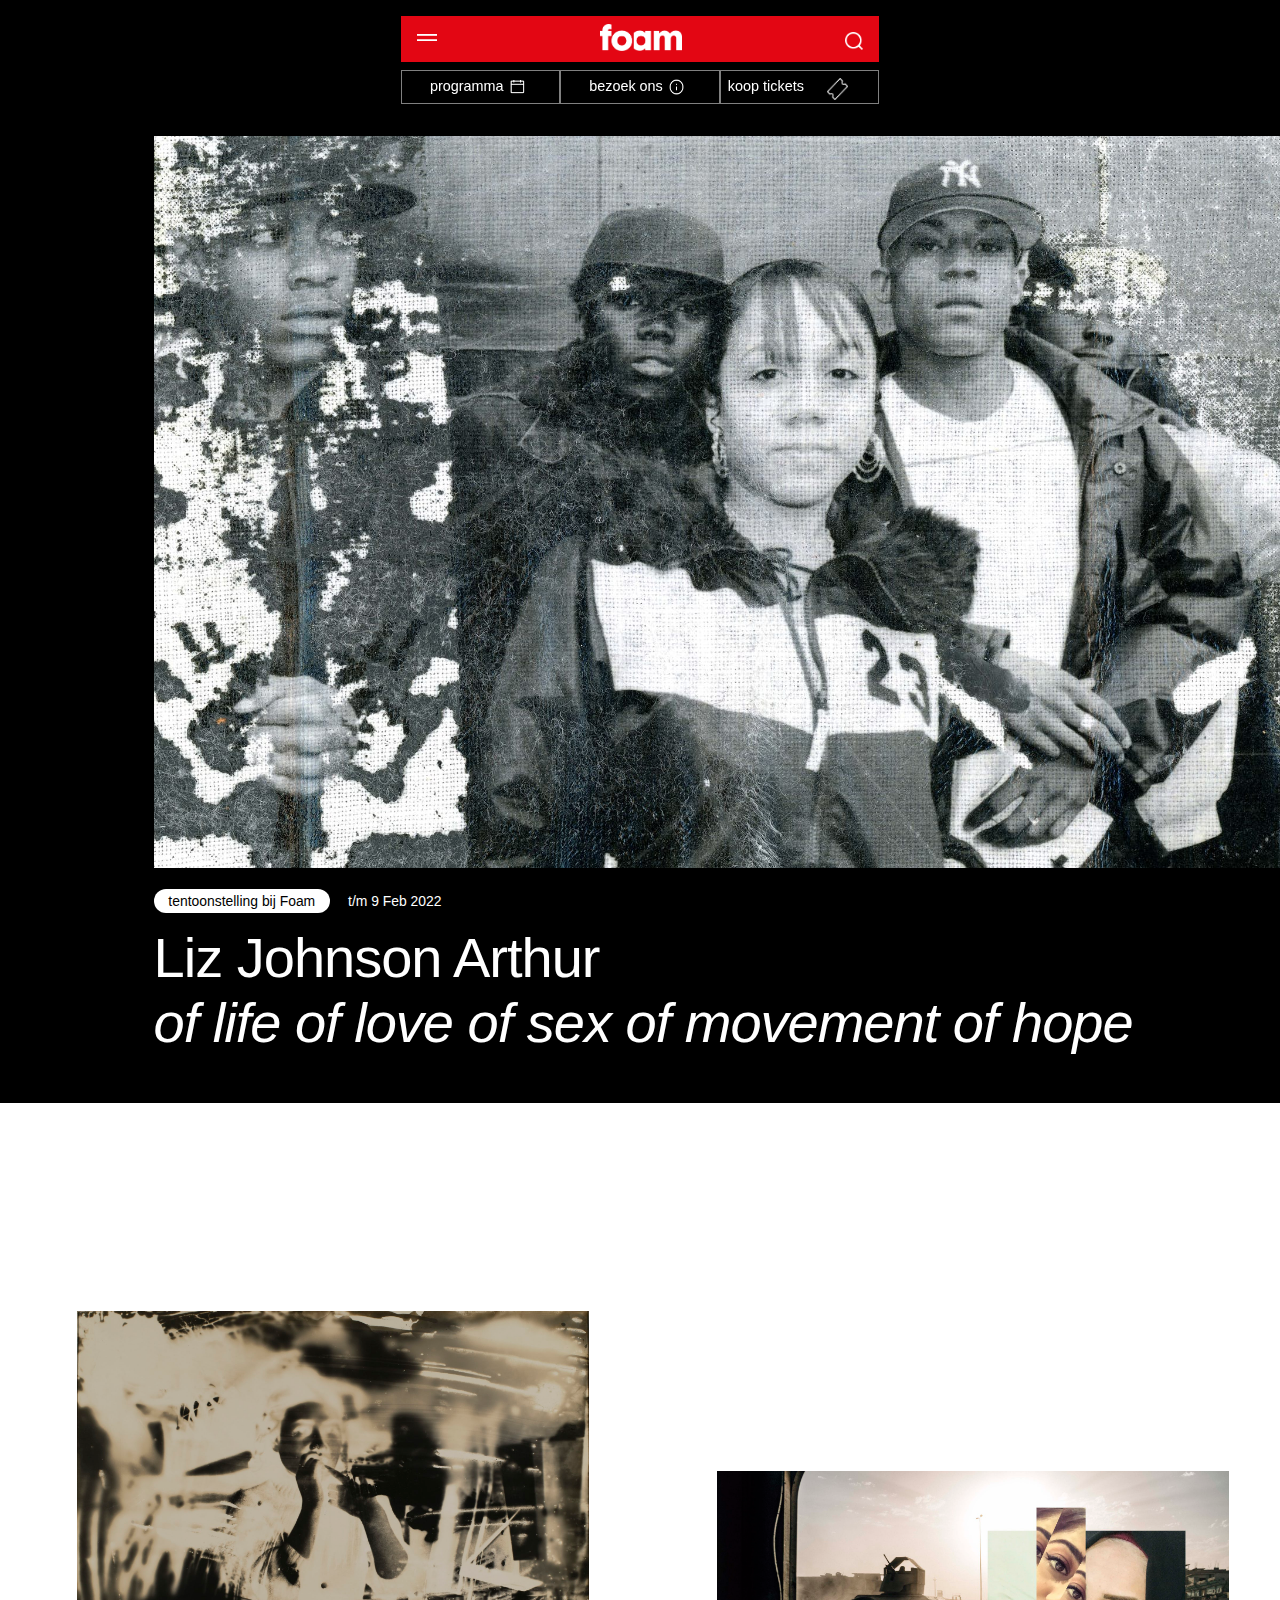
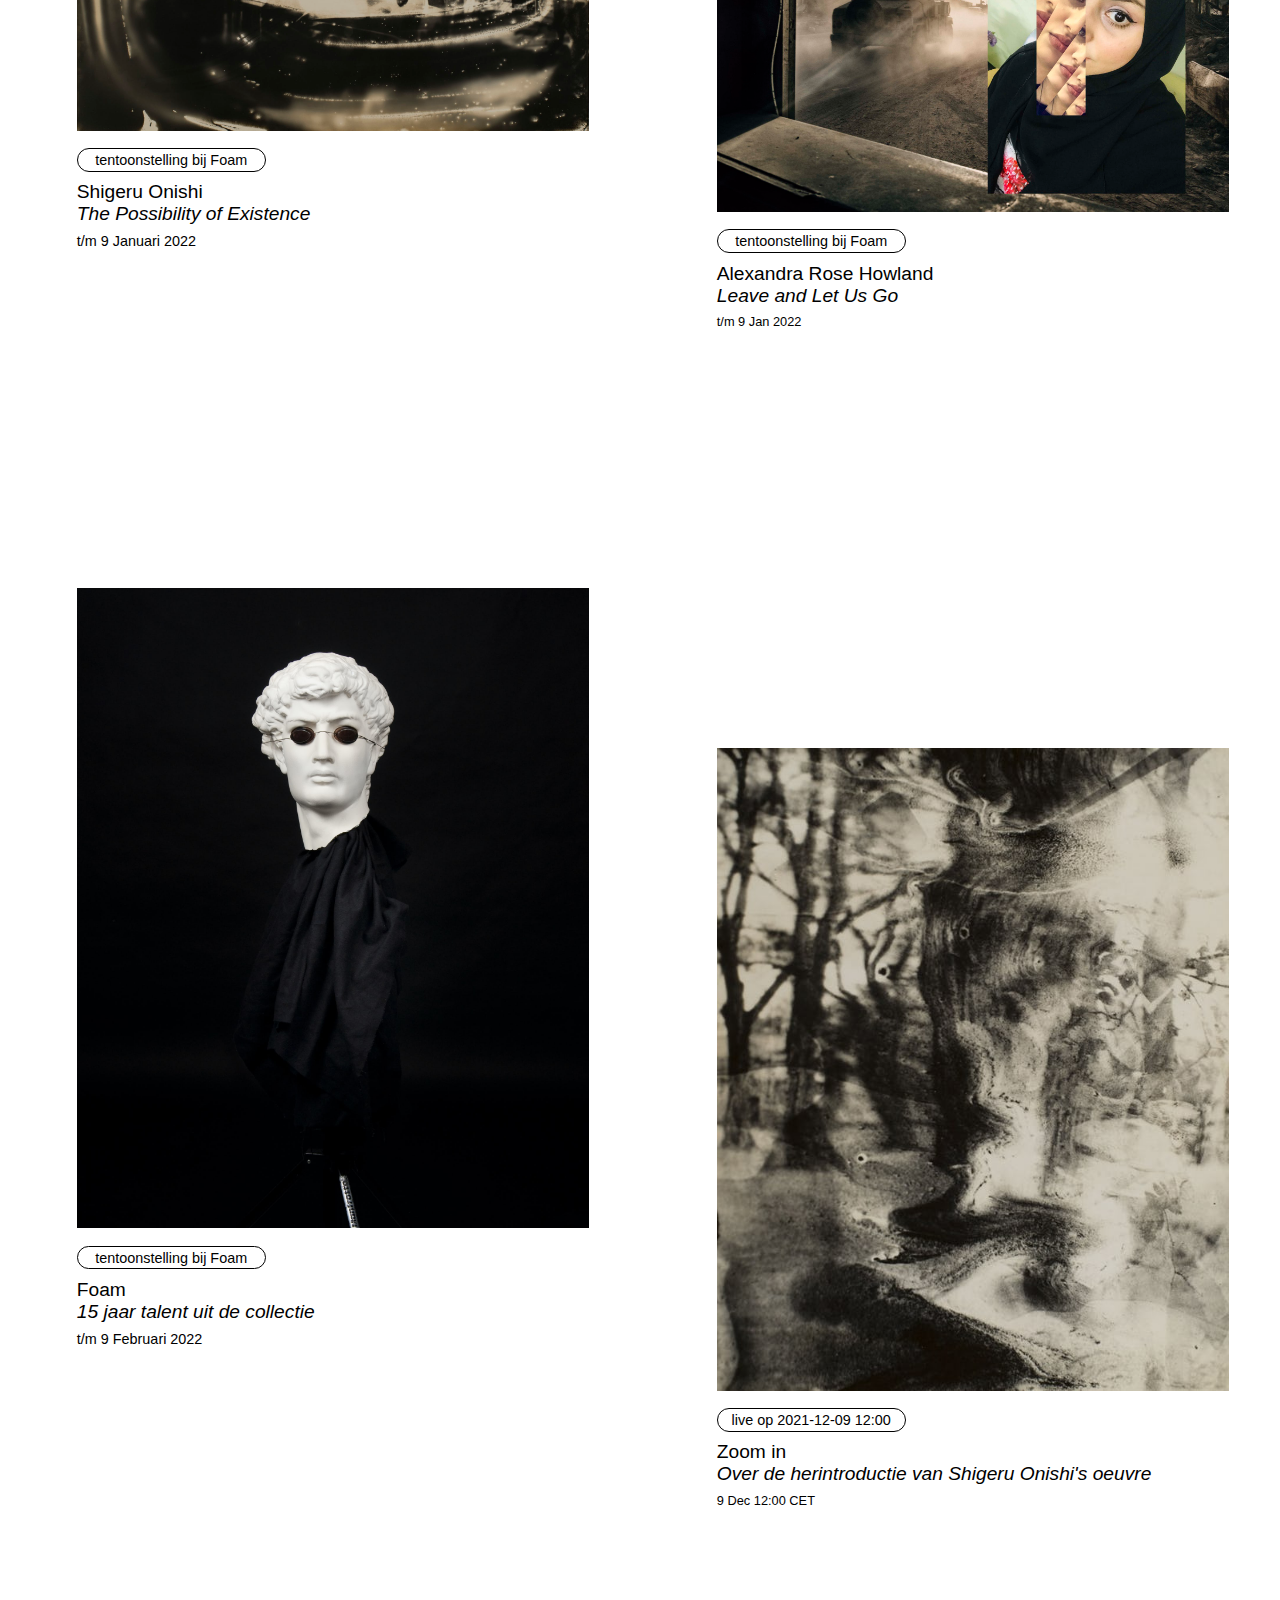
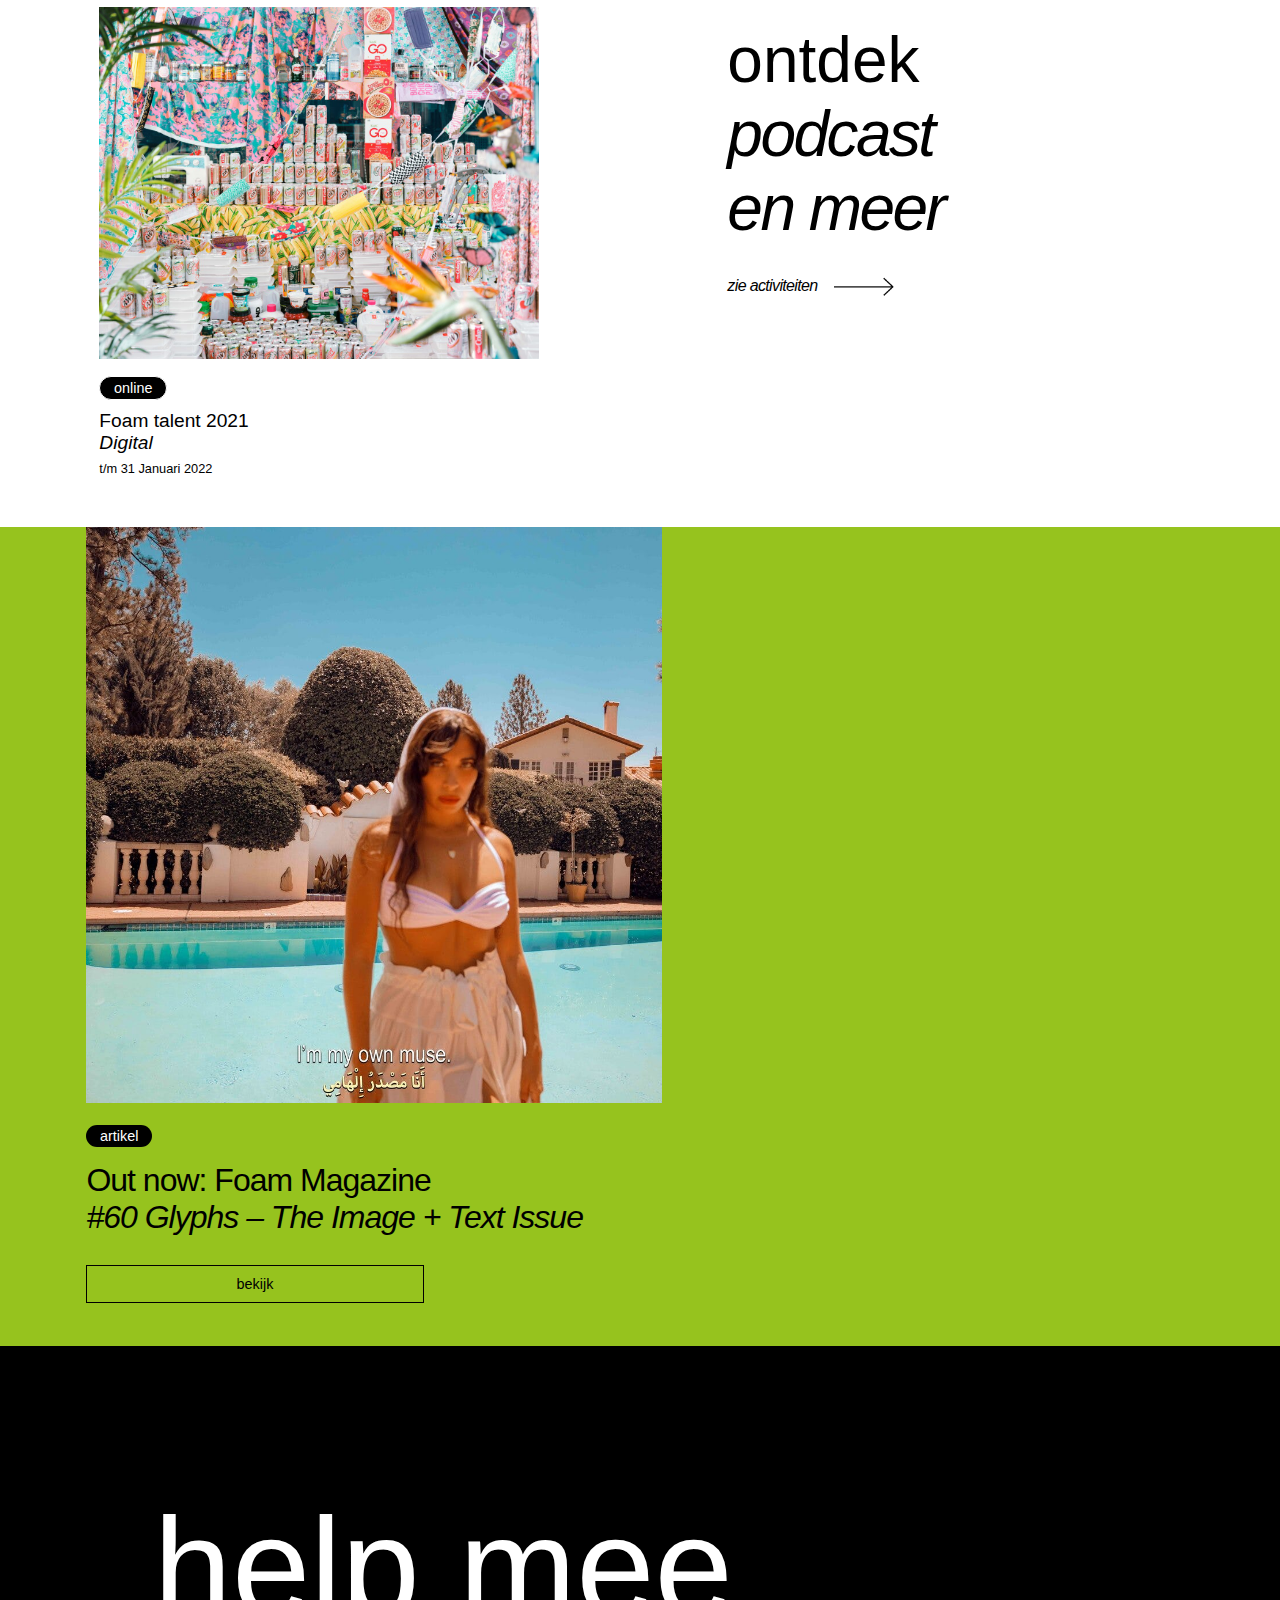
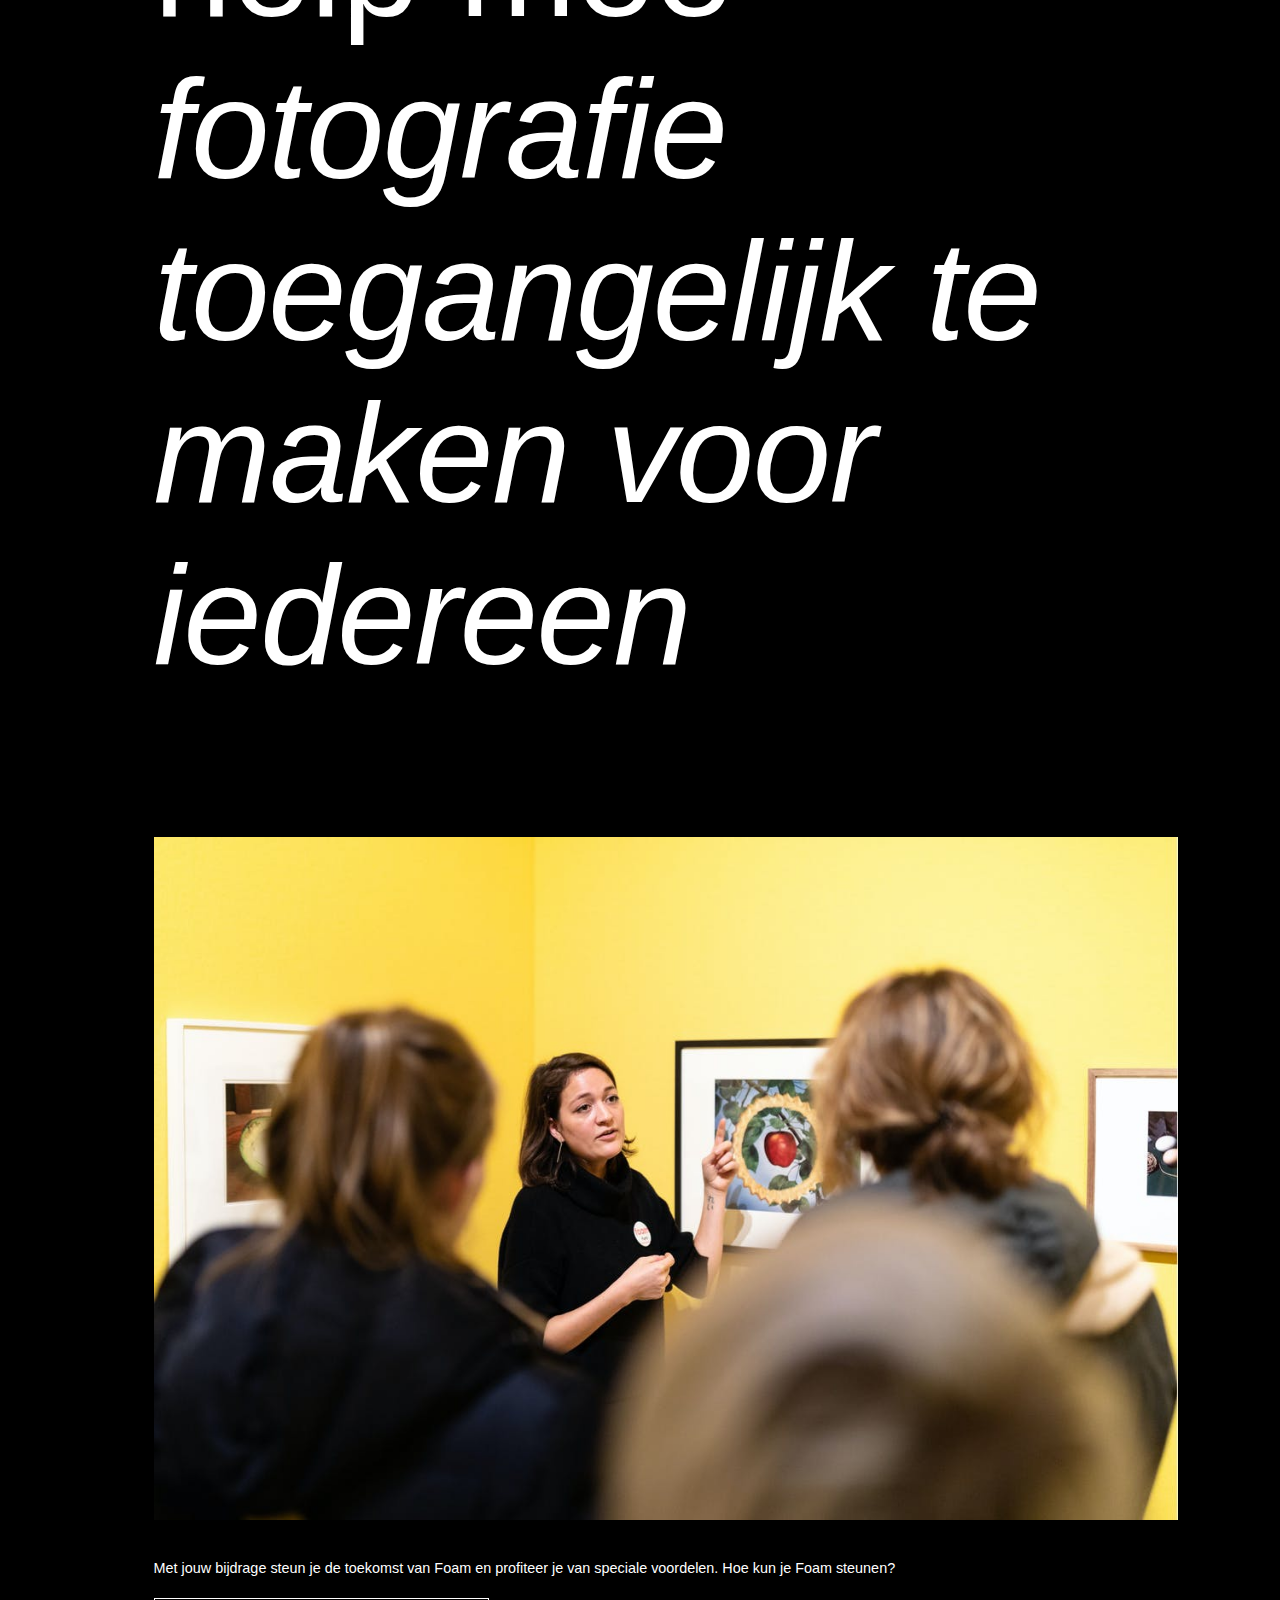
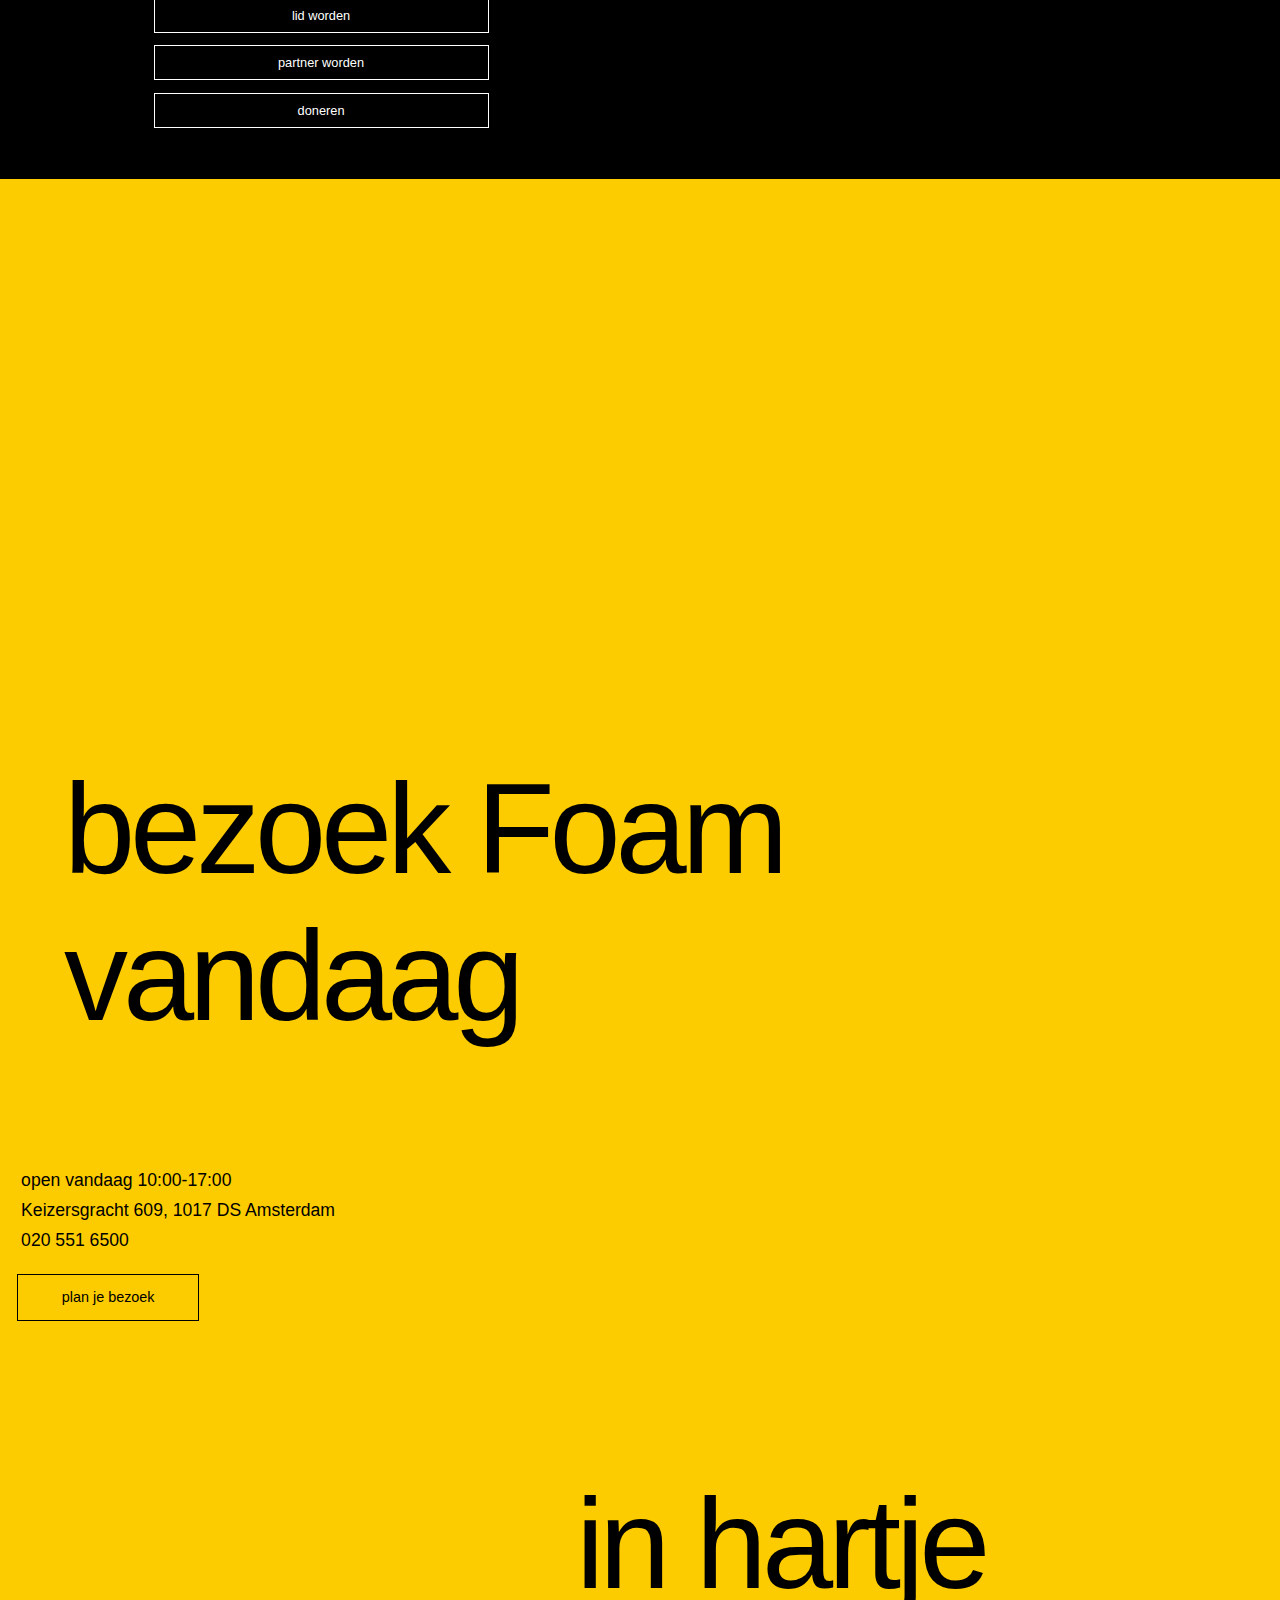
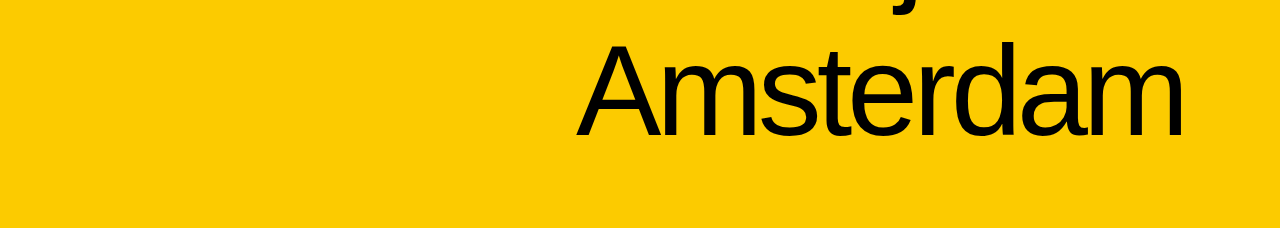
==== commit e39ab430: "Add files via upload" ====
--- a/index.html
+++ b/index.html
@@ -167,6 +167,16 @@
                 <a href="#">doneren</a>
             </article>
         </section>
+        <section>
+            <article>
+                <h1>bezoek Foam vandaag</h1>
+                <p>open vandaag 10:00-17:00</p>
+                <a href="#">Keizersgracht 609, 1017 DS Amsterdam</a>
+                <a href="#">020 551 6500</a>
+                <a href="#">plan je bezoek</a>
+                <h2>in hartje Amsterdam</h2>
+            </article>
+        </section>
     </main>
     <script src="scripts/script.js"></script>
 </body>
--- a/styles/style.css
+++ b/styles/style.css
@@ -692,7 +692,67 @@
 }
 
 section:nth-of-type(6) article:nth-of-type(1) a:nth-of-type(3) {
-    margin-bottom: 2em;
+    margin-bottom: 4em;
+}
+
+
+/* 7e section (laatste content) */
+
+section:nth-of-type(7) {
+    width: 100%;
+}
+
+section:nth-of-type(7) article {
+    display: flex;
+    flex-direction: column;
+    background-color: #FCCB00
+}
+
+section:nth-of-type(7) article h1 {
+    font-family: Arial, Helvetica, sans-serif;
+    letter-spacing: -0.04em;
+    font-weight: unset;
+    font-size: 10vw;
+    margin-left: 0.5em;
+    margin-right: 30%;
+    margin-top: 4.5em;
+}
+
+section:nth-of-type(7) article h2 {
+    font-family: Arial, Helvetica, sans-serif;
+    font-weight: unset;
+    letter-spacing: -0.04em;
+    font-size: 10vw;
+    margin-bottom: 0.5em;
+    margin-left: 45%;
+}
+
+section:nth-of-type(7) article a {
+    font-family: Arial, Helvetica, sans-serif;
+    font-weight: unset;
+    font-size: 1.1em;
+    color: black;
+    text-decoration: none;
+    margin-left: 1.2em;
+    margin-bottom: 0.5em;
+}
+
+section:nth-of-type(7) article a:nth-of-type(3) {
+    border: solid 1px black;
+    padding: 1em;
+    margin-bottom: 3em;
+    margin-top: 1em;
+    width: 151px;
+    font-size: 0.9em;
+    text-align: center;
+}
+
+section:nth-of-type(7) article p {
+    margin-left: 1.2em;
+    margin-bottom: 0.5em;
+    margin-top: 2em;
+    font-weight: unset;
+    font-size: 1.1em;
 }
 
 
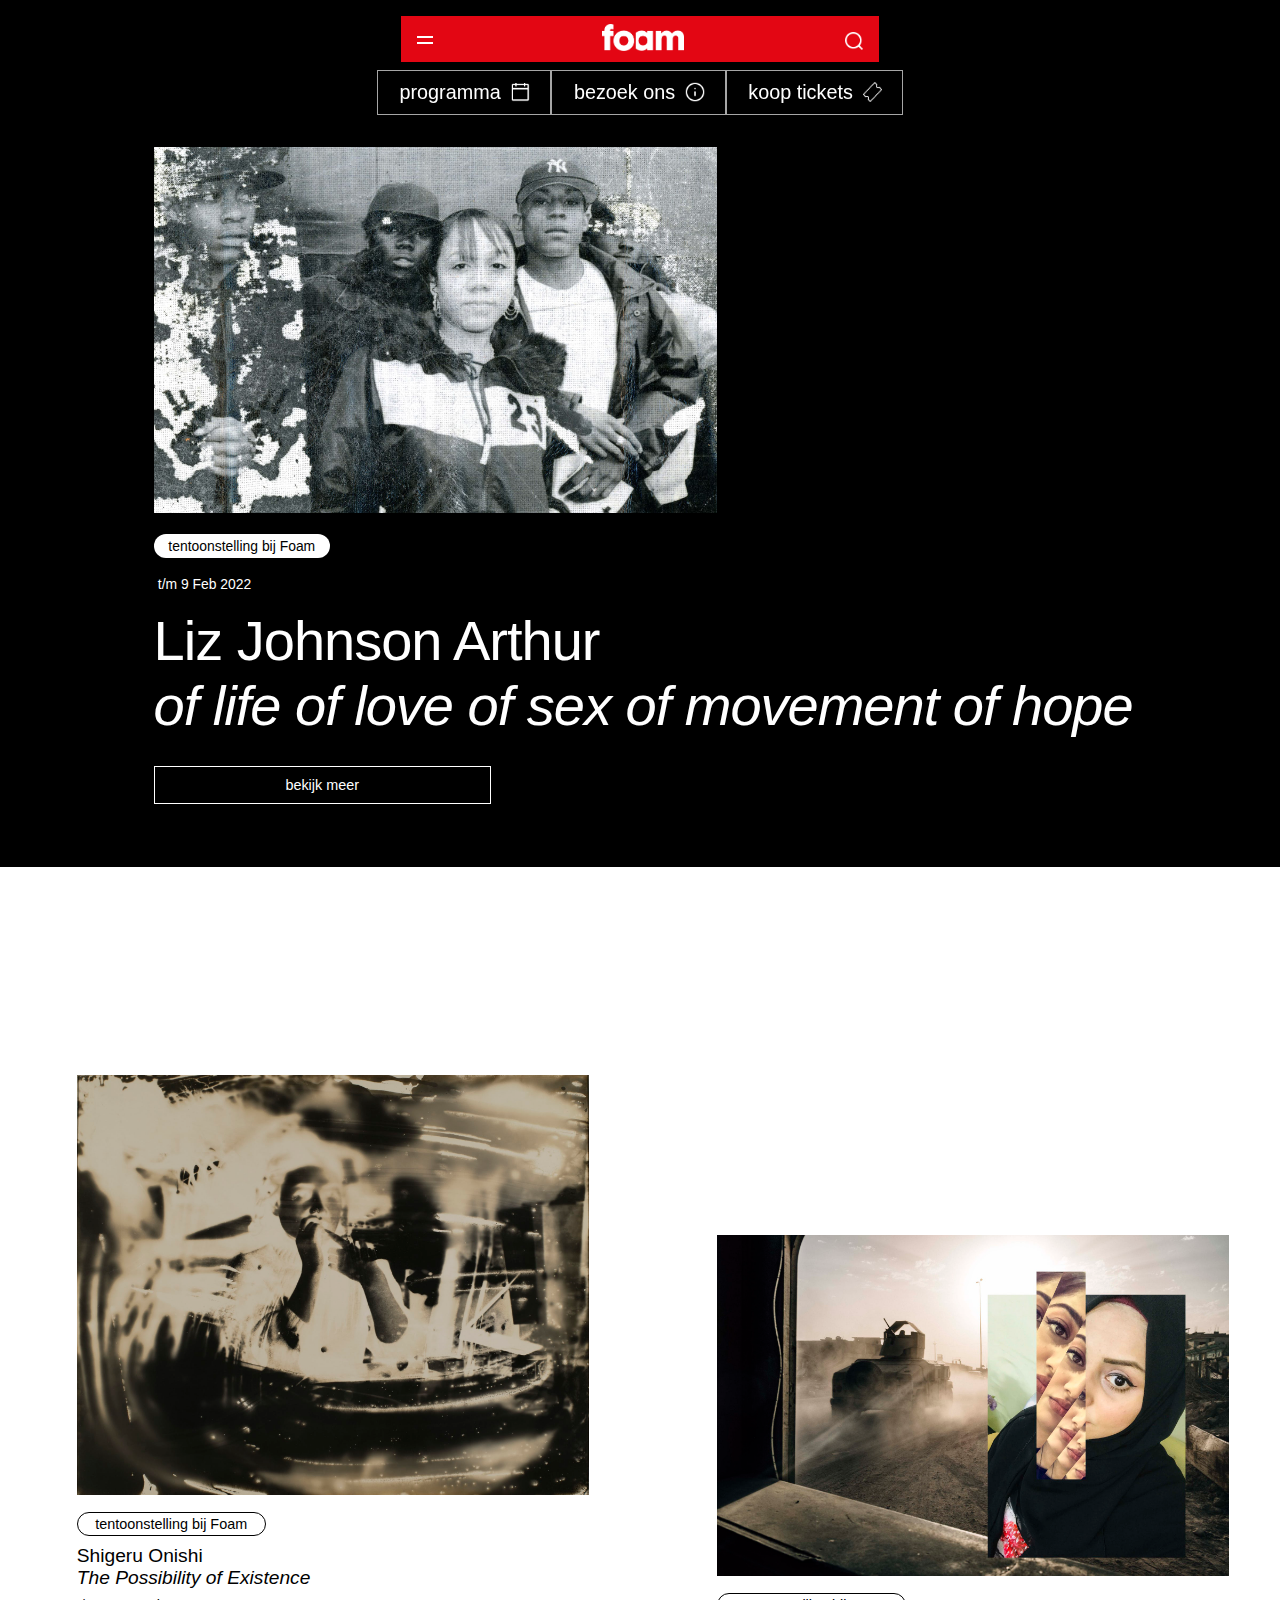
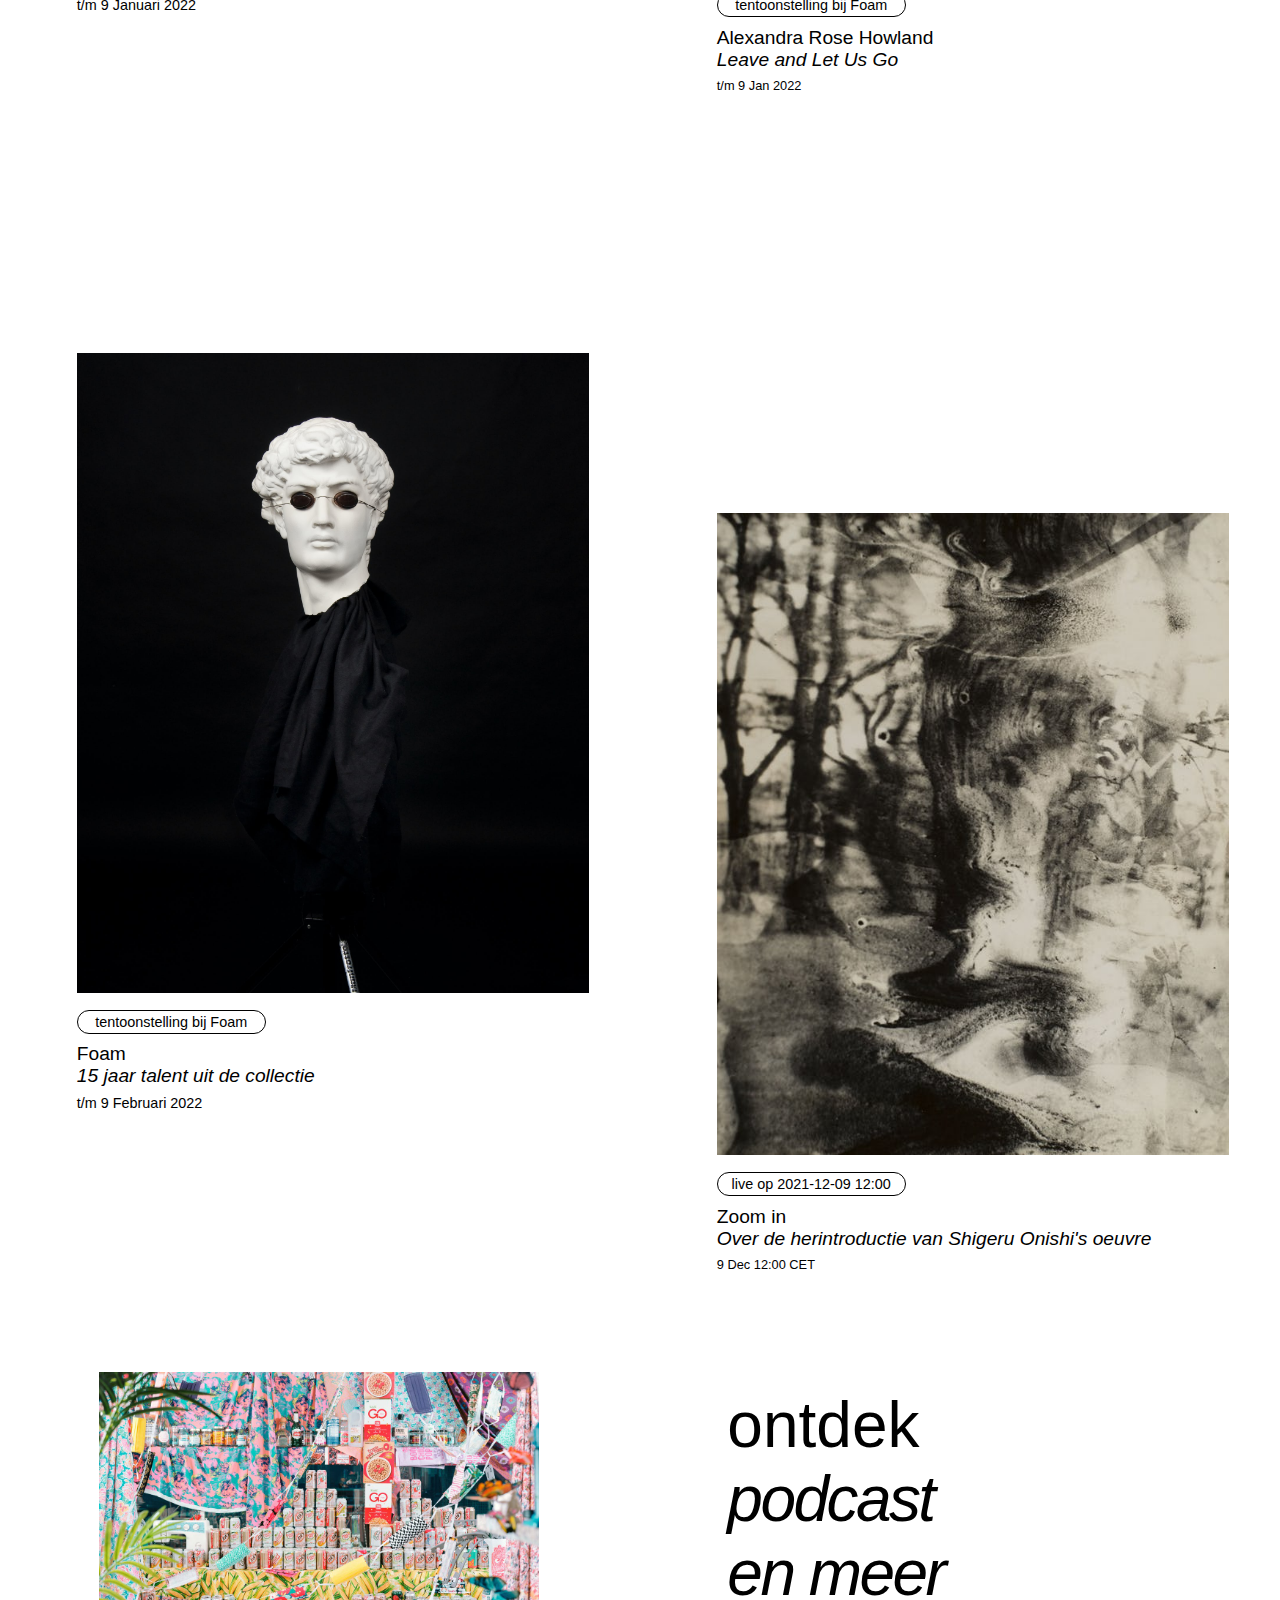
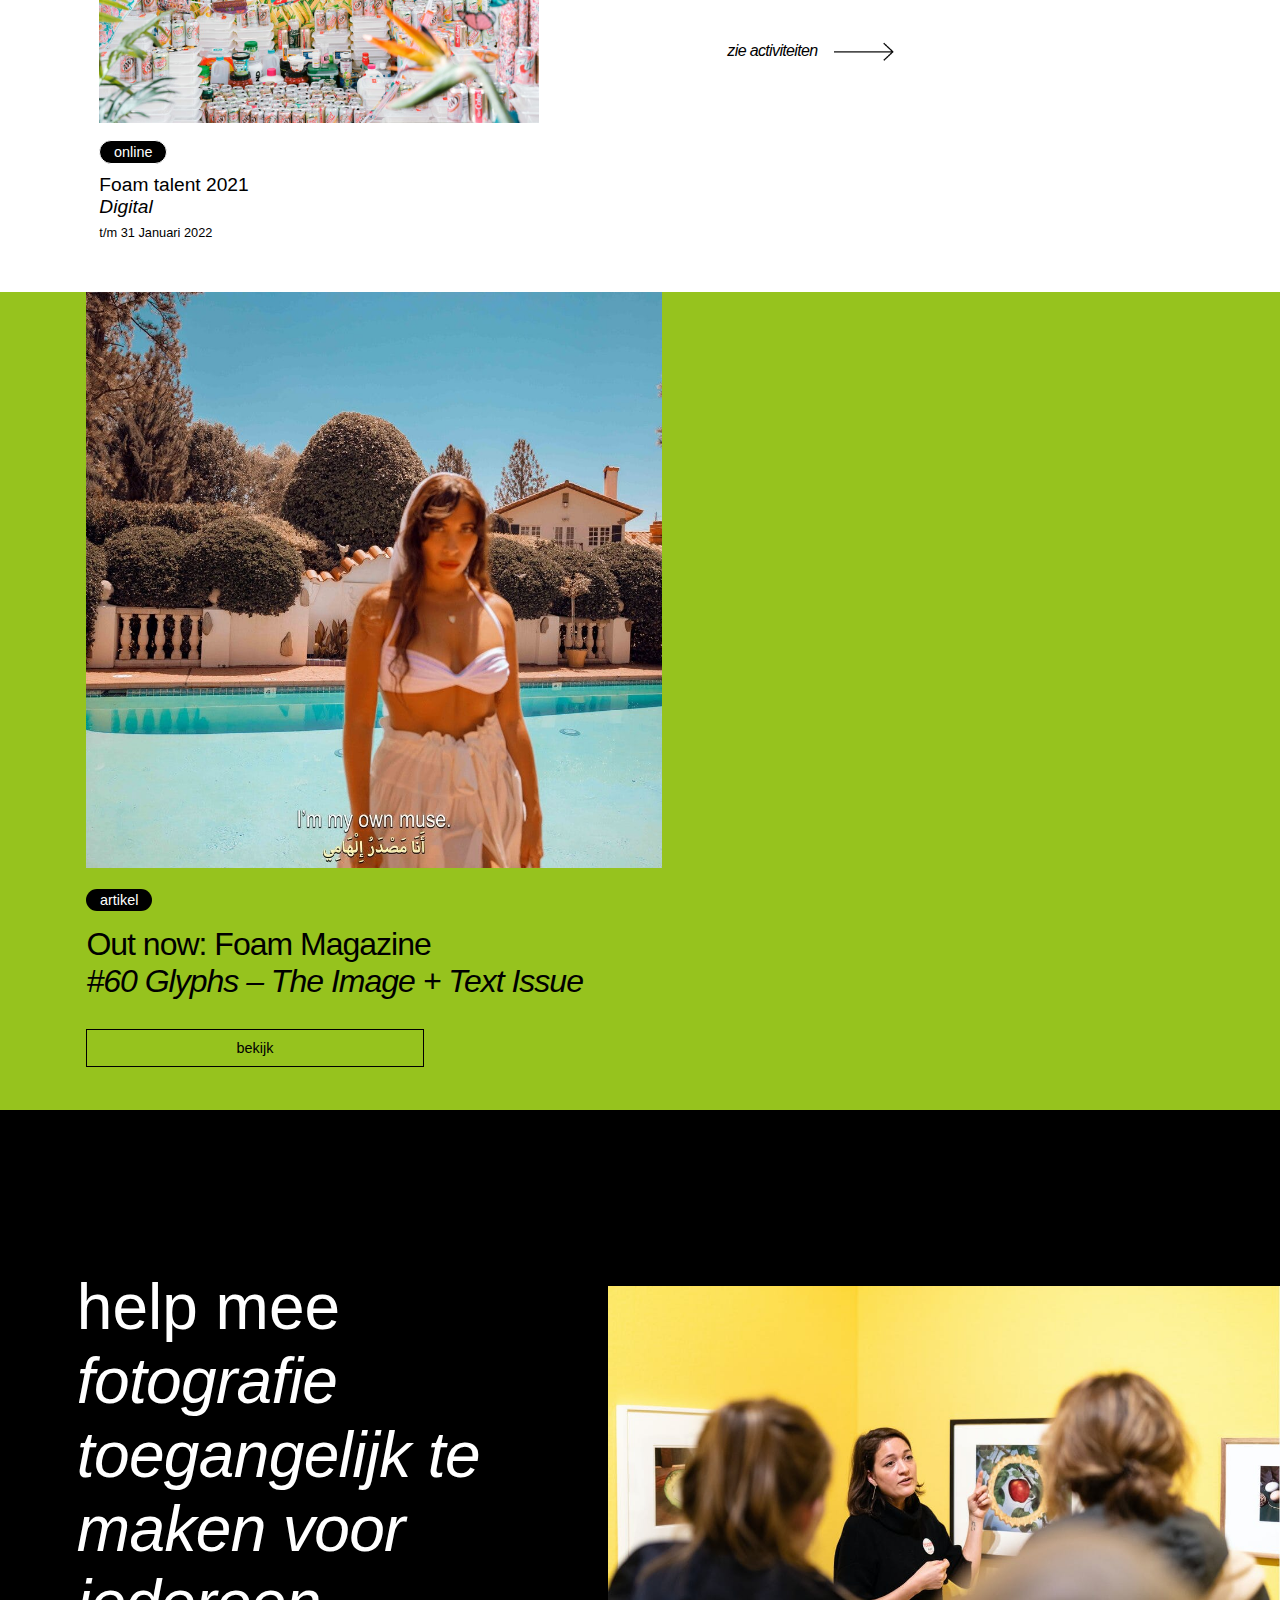
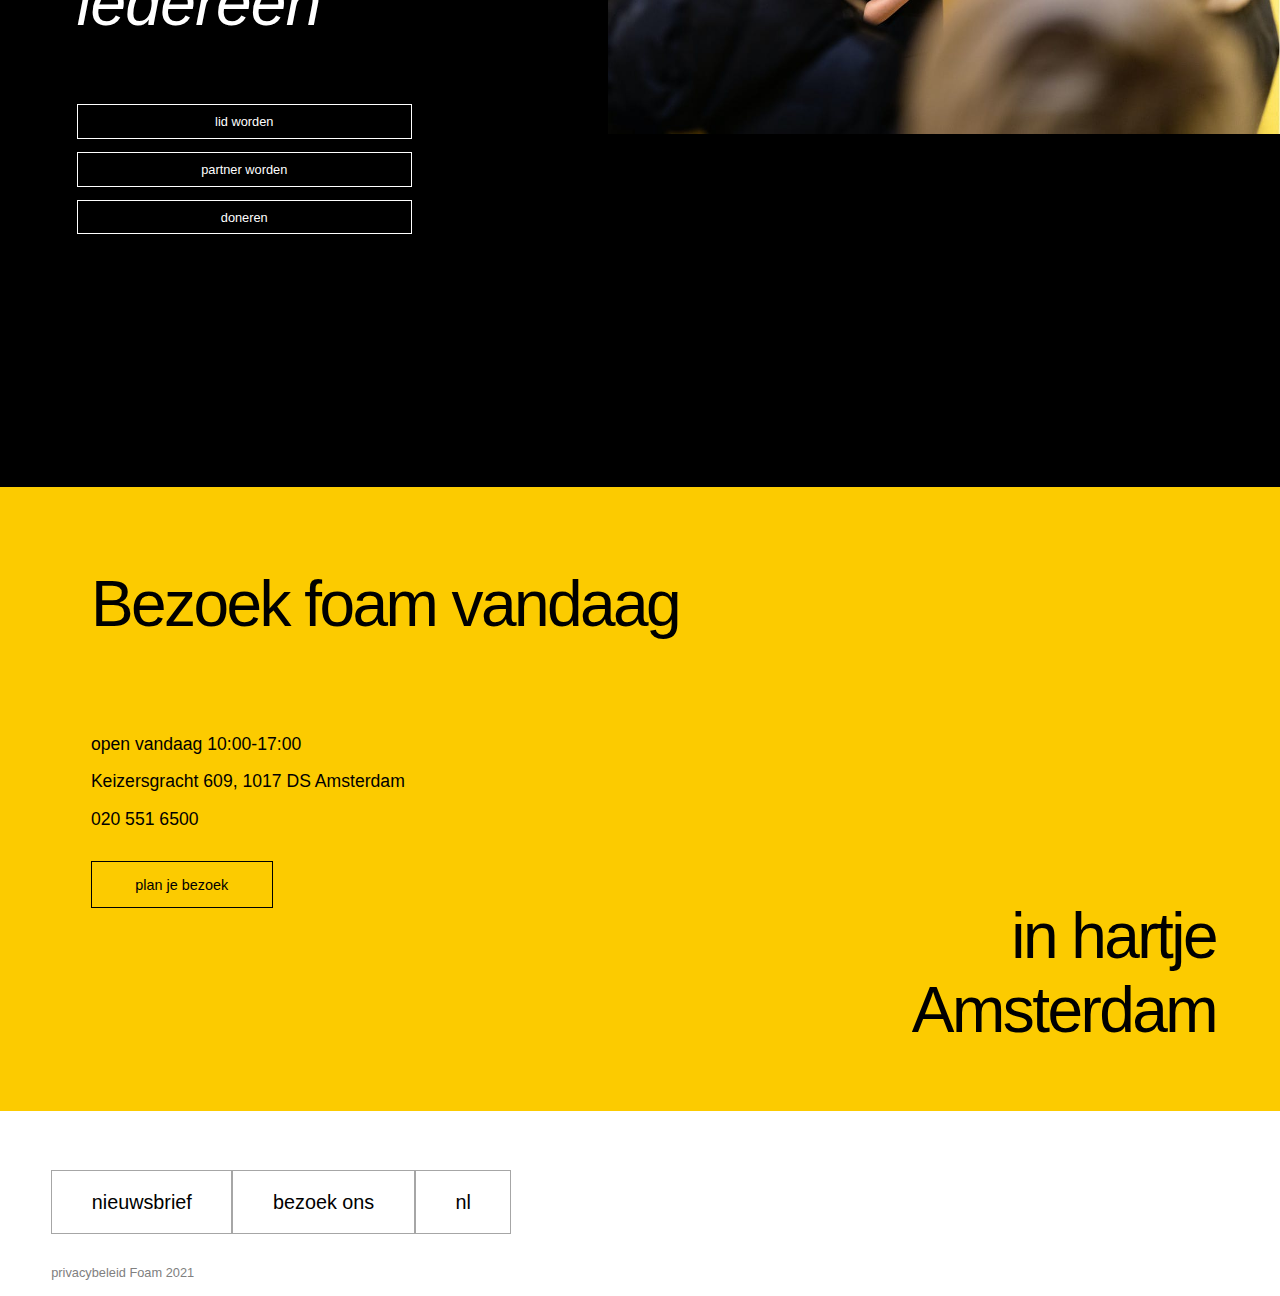
==== commit f3611462: "Add files via upload" ====
--- a/index.html
+++ b/index.html
@@ -6,7 +6,7 @@
     <meta name="author" content="jouw naam">
     <meta name="viewport" content="width=device-width, initial-scale=1">
 
-    <title>blok web</title>
+    <title>Foam blok web</title>
 
     <link href="styles/style.css" rel="stylesheet">
     <link rel="icon" type="image/svg+xml" href="images/favicon.svg">
@@ -17,10 +17,10 @@
         <nav>
             <ul>
                 <li>
-                    <a href="#"><img src="images/hamburger.png" alt="menu"></a>
+                    <button>menu</button>
                 </li>
                 <li>
-                    <a href="#"><img src="images/logo.png" alt="logo"></a>
+                    <a href="#"><img src="images/logo.png" alt="home"></a>
                 </li>
                 <li>
                     <a href="#"><img src="images/search.png" alt="search"></a>
@@ -28,7 +28,7 @@
             </ul>
             <ul>
                 <li>
-                    <a href="#"> open vandaag 10:00-17:00</a>
+                    <p> open vandaag 10:00-17:00</p>
                 </li>
                 <li>
                     <a href="#">programma<img src="images/planner.png" alt="programma icon"></a>
@@ -67,101 +67,100 @@
         </nav>
     </header>
     <main>
-        <aside>
-            <p>nu te zien</p>
-        </aside>
         <section>
-            <a href="#">
-                <h1>Liz Johnson Arthur</h1>
-                <h2>of life of love of <span>sex of movement of hope</span></h2>
-                <li>
-                    <p>tentoonstelling bij Foam</p>
-                    <p>t/m 9 Feb 2022<time datetime="9 02 2022"></time></p>
-                </li>
-                <img src="images/homepagina.jpeg" alt="tentoonstelling Liz Johnson foto">
-                <h3 tabindex="0">bekijk meer</h3>
-            </a>
+            <h1 class="sideh1">nu te zien</h1>
+            <div>
+                <article>
+                    <a href="detail.html">
+                        <h1>Liz Johnson Arthur</h1>
+                        <h2>of life of love of sex of movement of hope</h2>
+                        <p>tentoonstelling bij Foam</p>
+                        <p>t/m 9 Feb 2022<time datetime="9 02 2022"></time></p>
+                        <img src="images/homepagina.jpeg" alt="tentoonstelling Liz Johnson foto">
+                        <h3 tabindex="0">bekijk meer</h3>
+                    </a>
+                </article>
+            </div>
+            <div>
+                <article>
+                    <a href="#">
+                        <h1>Shigeru Onishi</h1>
+                        <h2>The Possibility of Existence</h2>
+                        <p>tentoonstelling bij Foam</p>
+                        <p>t/m 9 Januari 2022<time datetime="9 01 2022"></time></p>
+                        <img src="images/foto2.jpeg" alt="Shigeru Onishi The Possibility of Existence foto">
+                    </a>
+                </article>
+                <article>
+                    <a href="#">
+                        <h1>Alexandra Rose Howland</h1>
+                        <h2>Leave and Let Us Go</h2>
+                        <p>tentoonstelling bij Foam</p>
+                        <p>t/m 9 Jan 2022<time datetime="9 01 2022"></time></p>
+                        <img src="images/foto3.jpeg" alt="Alexandra Rose Howland Leave and Let Us Go">
+                    </a>
+                </article>
+            </div>
+            <div>
+                <article>
+                    <a href="#">
+                        <h1>Foam</h1>
+                        <h2>15 jaar talent uit de collectie</h2>
+                        <p>tentoonstelling bij Foam</p>
+                        <p>t/m 9 Februari 2022<time datetime="9 02 2022"></time></p>
+                        <img src="images/foto4.jpeg" alt="15 jaar talent bij Foam foto">
+                    </a>
+                </article>
+                <article>
+                    <a href="#">
+                        <h1>Zoom in</h1>
+                        <h2>Over de herintroductie van Shigeru Onishi's oeuvre</h2>
+                        <p>live op 2021-12-09 12:00</p>
+                        <p>9 Dec 12:00 CET<time datetime="9-12-2021"></time></p>
+                        <img src="images/live.png" alt="De herintroductie van Shigeru Onishi's oeuvre">
+                    </a>
+                </article>
+            </div>
+            <div>
+                <article>
+                    <h1>ontdek</h1>
+                    <p>podcast</p>
+                    <p>en meer</p>
+                    <a href="#">
+                        <p>zie activiteiten</p><img src="images/ziemeer.png" alt="zie meer icon">
+                    </a>
+                </article>
+                <article>
+                    <a href="#">
+                        <h1>Foam talent 2021</h1>
+                        <h2>Digital</h2>
+                        <p>online</p>
+                        <p>t/m 31 Januari 2022<time datetime="31-1-2022"></time></p>
+                        <img src="images/foamtalent.jpeg" alt="foam talant afbeelding">
+                    </a>
+                </article>
+                <article>
+                    <a href="#">
+                        <p>bekijk het volledige programma </p><img src="images/ziemeer.png" alt="zie meer icon"></a>
+                </article>
+            </div>
+            <div>
+                <article>
+                    <a href="#">
+                        <h1>Out now: Foam Magazine</h1>
+                        <h2>#60 Glyphs – The Image + Text Issue</h2>
+                        <img src="images/foamartikel.jpeg" alt="#60 Glyphs – The Image + Text Issue">
+                        <p>artikel</p>
+                        <p tabindex="0">bekijk</p>
+                    </a>
+                </article>
+            </div>
         </section>
         <section>
             <article>
-                <a href="#">
-                    <h1>Shigeru Onishi</h1>
-                    <h2>The Possibility of Existence</h2>
-                    <p>tentoonstelling bij Foam</p>
-                    <p>t/m 9 Januari 2022<time datetime="9 01 2022"></time></p>
-                    <img src="images/foto2.jpeg" alt="Shigeru Onishi The Possibility of Existence foto">
-                </a>
-            </article>
-            <article>
-                <a href="#">
-                    <h1>Alexandra Rose Howland</h1>
-                    <h2>Leave and Let Us Go</h2>
-                    <p>tentoonstelling bij Foam</p>
-                    <p>t/m 9 Jan 2022<time datetime="9 01 2022"></time></p>
-                    <img src="images/foto3.jpeg" alt="Alexandra Rose Howland Leave and Let Us Go">
-                </a>
-            </article>
-        </section>
-        <section>
-            <article>
-                <a href="#">
-                    <h1>Foam</h1>
-                    <h2>15 jaar talent uit de collectie</h2>
-                    <p>tentoonstelling bij Foam</p>
-                    <p>t/m 9 Februari 2022<time datetime="9 02 2022"></time></p>
-                    <img src="images/foto4.jpeg" alt="15 jaar talent bij Foam foto">
-                </a>
-            </article>
-            <article>
-                <a href="#">
-                    <h1>Zoom in</h1>
-                    <h2>Over de herintroductie van Shigeru Onishi's oeuvre</h2>
-                    <p>live op 2021-12-09 12:00</p>
-                    <p>9 Dec 12:00 CET<time datetime="9-12-2021"></time></p>
-                    <img src="images/live.png" alt="De herintroductie van Shigeru Onishi's oeuvre">
-                </a>
-            </article>
-        </section>
-        <section>
-            <article>
-                <h1>ontdek</h1>
-                <p>podcast</p>
-                <p>en meer</p>
-                <a href="#">
-                    <p>zie activiteiten</p><img src="images/ziemeer.png" alt="zie meer icon">
-                </a>
-            </article>
-            <article>
-                <a href="#">
-                    <h1>Foam talent 2021</h1>
-                    <h2>Digital</h2>
-                    <p>online</p>
-                    <p>t/m 31 Januari 2022<time datetime="31-1-2022"></time></p>
-                    <img src="images/foamtalent.jpeg" alt="foam talant afbeelding">
-                </a>
-            </article>
-            <article>
-                <a href="#">
-                    <p>bekijk het volledige programma </p><img src="images/ziemeer.png" alt="zie meer icon"></a>
-            </article>
-        </section>
-        <section>
-            <article>
-                <a href="#">
-                    <h1>Out now: Foam Magazine</h1>
-                    <h2>#60 Glyphs – The Image + Text Issue</h2>
-                    <img src="images/foamartikel.jpeg" alt="#60 Glyphs – The Image + Text Issue">
-                    <p>artikel</p>
-                    <p tabindex="0">bekijk</p>
-                </a>
-            </article>
-        </section>
-        <section>
-            <article>
-                <h1>help mee</h1>
-                <p>fotografie toegangelijk te maken voor iedereen</p>
+
+                <h1>help mee<span>fotografie toegangelijk te maken voor iedereen</span></h1>
                 <img src="images/section6.jpeg" alt="foam foto">
-                <p>Met jouw bijdrage steun je de toekomst van Foam en profiteer je van speciale voordelen. Hoe kun je Foam steunen?</p>
                 <a href="#">lid worden</a>
                 <a href="#">partner worden</a>
                 <a href="#">doneren</a>
@@ -169,15 +168,24 @@
         </section>
         <section>
             <article>
-                <h1>bezoek Foam vandaag</h1>
+                <h1>Bezoek foam vandaag <span>in hartje Amsterdam</span></h1>
                 <p>open vandaag 10:00-17:00</p>
                 <a href="#">Keizersgracht 609, 1017 DS Amsterdam</a>
                 <a href="#">020 551 6500</a>
                 <a href="#">plan je bezoek</a>
-                <h2>in hartje Amsterdam</h2>
             </article>
         </section>
     </main>
+    <footer>
+        <nav>
+            <ul>
+                <li><a href="#">nieuwsbrief</a></li>
+                <li><a href="#">bezoek ons</a></li>
+                <li> <a href="#">nl</a></li>
+            </ul>
+        </nav>
+        <p>privacybeleid Foam 2021</p>
+    </footer>
     <script src="scripts/script.js"></script>
 </body>
 
--- a/styles/style.css
+++ b/styles/style.css
@@ -1,3 +1,9 @@
+:root {
+    --main-nav-color: #E30613;
+    --main-border-color: #A6A6A6;
+    --main-body-color: white;
+}
+
 html {
     width: 100%;
     margin-right: 0;
@@ -37,8 +43,8 @@
 
 /* eerste nav*/
 
-nav:nth-of-type(1) {
-    background-color: #E30613;
+header nav:nth-of-type(1) {
+    background-color: var(--main-nav-color);
     margin: auto;
     margin-bottom: 0.1em;
     margin-top: 1em;
@@ -47,36 +53,80 @@
     max-width: 478px;
 }
 
-nav:nth-of-type(1) ul:nth-of-type(1) {
+header nav:nth-of-type(1) ul:nth-of-type(1) {
     list-style-type: none;
     display: flex;
     flex-direction: row;
     justify-content: space-between;
 }
 
-nav:nth-of-type(1) li:nth-of-type(2) img {
+header nav:nth-of-type(1) li:nth-of-type(2) img {
     margin: auto;
     max-width: 83px;
     margin-top: 0.5em;
     max-width: 83px;
 }
 
-nav:nth-of-type(1) li:nth-of-type(1) a img {
-    margin: auto;
-    width: 20px;
-    margin-left: 1em;
-    margin-top: 50%;
-}
-
-nav:nth-of-type(1) li:nth-of-type(3) a img {
+header nav:nth-of-type(1) li:nth-of-type(3) a img {
     margin: auto;
     width: 18px;
+    margin-top: 1em;
     margin-right: 1em;
-    margin-top: 1em;
 }
 
 
 /*  de hamburger menu */
+
+button {
+    position: relative;
+    appearance: none;
+    border: none;
+    background: none;
+    font: inherit;
+    width: 2em;
+    height: 2em;
+    background-color: var(--main-nav-color);
+    padding-left: 2em;
+    padding-right: 0;
+    margin-left: 0.5em;
+    margin-top: 0.5em;
+    overflow: hidden;
+}
+
+nav:nth-of-type(1) ul:nth-of-type(2):focus-within {
+    opacity: 1;
+    position: fixed;
+    z-index: 100;
+}
+
+button::before,
+button::after {
+    content: "";
+    position: absolute;
+    display: block;
+    width: 50%;
+    height: 2px;
+    background-color: white;
+    top: 50%;
+    left: 50%;
+    transition: .3s;
+}
+
+button::before {
+    transform: translate(-50%, calc(-50% - 3px));
+}
+
+button::after {
+    transform: translate(-50%, calc(-50% + 3px));
+}
+
+body.menuOpen button::before {
+    transform: translate(-50%, -50%) rotate(45deg);
+}
+
+body.menuOpen button::after {
+    transform: translate(-50%, -50%) rotate(-45deg);
+}
 
 nav:nth-of-type(1) ul:nth-of-type(2) {
     opacity: 0;
@@ -85,15 +135,17 @@
     display: flex;
     flex-direction: column;
     list-style: none;
-    background-color: #E30613;
-    z-index: 100;
+    background-color: var(--main-nav-color);
     width: 92%;
     max-width: 478px;
     height: 565px;
+    z-index: -1;
 }
 
 nav:nth-of-type(1) ul:nth-of-type(2).visible {
     opacity: 1;
+    position: fixed;
+    z-index: 2;
 }
 
 nav:nth-of-type(1) ul:nth-of-type(2) li {
@@ -116,10 +168,11 @@
     font-size: 30px;
 }
 
-nav:nth-of-type(1) ul:nth-of-type(2) li:nth-of-type(1) a {
+nav:nth-of-type(1) ul:nth-of-type(2) li:nth-of-type(1) p {
     font-size: 0.9em;
     font-weight: lighter;
     border: solid 1px white;
+    color: white;
     border-radius: 2em;
     padding: 0.5em;
     width: 202px;
@@ -143,62 +196,65 @@
 /* tweede nav */
 
 nav:nth-of-type(2) {
-    background-color: black;
+    display: flex;
+    justify-content: center;
     margin: auto;
     margin-top: 0.5em;
-    width: 92%;
-    max-width: 478px;
-    flex-shrink: 0;
+    margin-left: 1em;
+    margin-right: 1em;
+    z-index: 2;
 }
 
 nav:nth-of-type(2) ul {
     list-style-type: none;
-    display: flex;
+    display: inline-flex;
     flex-direction: row;
     justify-content: center;
 }
 
-nav:nth-of-type(2) li {
-    border: groove 0.05em grey;
-    display: flex;
+nav:nth-of-type(2) li a {
+    display: inline-flex;
     justify-content: center;
-    flex-basis: 345px;
-    height: 2em;
-}
-
-nav:nth-of-type(2) li:hover {
-    border: groove 0.05em #ffffff;
-}
-
-nav:nth-of-type(2) li a {
-    font-size: 0.9em;
-    color: white;
-    text-decoration: none;
-    display: inline-flex;
+    align-items: center;
+    white-space: nowrap;
+    border: groove 0.05em var(--main-border-color);
+    color: white;
+    background-color: black;
+    text-decoration: none;
     padding: 0.5em;
+    padding-left: 1.1em;
+    padding-right: 1em;
+    padding-top: 0.5em;
+    padding-bottom: 0.5em;
+    font-size: 2.2vh;
 }
 
 nav:nth-of-type(2) li a img {
-    margin-left: 1em;
     margin: auto;
-    width: 15%;
+    width: 20%;
+    margin-left: 0.5em;
+    max-width: 1em;
+}
+
+nav:nth-of-type(2) ul li a:hover {
+    border: groove 0.05em white;
 }
 
 
 /* "nu te zien" */
 
-aside {
+.sideh1 {
     max-width: 10%;
     display: flex;
     position: fixed;
     justify-content: left;
     writing-mode: vertical-lr;
     transform: rotate(180deg);
-    margin-left: 2%
-}
-
-aside p {
+    margin-left: 2%;
     font-size: 1.5em;
+    color: black;
+    font-family: Arial, Helvetica, sans-serif;
+    font-weight: lighter;
 }
 
 main {
@@ -208,7 +264,7 @@
 
 /* eerste content*/
 
-section:nth-of-type(1) a {
+section:nth-of-type(1) div:nth-of-type(1) a {
     background-color: black;
     color: black;
     box-sizing: border-box;
@@ -221,7 +277,7 @@
     text-decoration: none;
 }
 
-section:nth-of-type(1) a h1 {
+section:nth-of-type(1) div:nth-of-type(1) a h1 {
     color: white;
     flex: 1;
     order: 3;
@@ -233,7 +289,7 @@
     letter-spacing: -1px;
 }
 
-section:nth-of-type(1) a h2 {
+section:nth-of-type(1) div:nth-of-type(1) a h2 {
     color: white;
     order: 4;
     font-family: Arial, Helvetica, sans-serif;
@@ -244,13 +300,13 @@
     margin: 0;
 }
 
-section:nth-of-type(1) a img {
+section:nth-of-type(1) div:nth-of-type(1) a img {
     width: 100%;
     max-width: 1200px;
     order: 1;
 }
 
-section:nth-of-type(1) a h3 {
+section:nth-of-type(1) div:nth-of-type(1) a h3 {
     order: 5;
     color: white;
     border: solid 1px white;
@@ -263,13 +319,11 @@
     margin-top: 2em;
 }
 
-section:nth-of-type(1) a li {
-    display: flex;
-    flex-direction: row;
+section:nth-of-type(1) div:nth-of-type(1) a p {
     order: 2;
 }
 
-section:nth-of-type(1) li>p:nth-of-type(1) {
+section:nth-of-type(1) div:nth-of-type(1) p:nth-of-type(1) {
     margin: 0;
     margin-top: 1.5em;
     padding: 0.3em;
@@ -281,11 +335,10 @@
     font-size: 0.87em;
 }
 
-section:nth-of-type(1) li>p:nth-of-type(2) {
-    margin: 0;
-    color: white;
-    margin-top: 1.5em;
-    margin-left: 1em;
+section:nth-of-type(1) div:nth-of-type(1) p:nth-of-type(2) {
+    margin: 0;
+    color: white;
+    margin-top: 1em;
     padding: 0.3em;
     width: 96px;
     border: none;
@@ -295,21 +348,21 @@
 
 /* tweede content en derde content */
 
-section:nth-of-type(2) article:nth-of-type(1),
-section:nth-of-type(2) article:nth-of-type(2),
-section:nth-of-type(3) article:nth-of-type(1),
-section:nth-of-type(3) article:nth-of-type(2) {
+div:nth-of-type(2) article:nth-of-type(1),
+div:nth-of-type(2) article:nth-of-type(2),
+div:nth-of-type(3) article:nth-of-type(1),
+div:nth-of-type(3) article:nth-of-type(2) {
     width: 100%;
-    background-color: white;
+    background-color: var(--main-body-color);
     box-sizing: border-box;
     margin: auto;
     margin: 0;
 }
 
-section:nth-of-type(2) article:nth-of-type(1) a,
-section:nth-of-type(2) article:nth-of-type(2) a,
-section:nth-of-type(3) article:nth-of-type(1) a,
-section:nth-of-type(3) article:nth-of-type(2) a {
+div:nth-of-type(2) article:nth-of-type(1) a,
+div:nth-of-type(2) article:nth-of-type(2) a,
+div:nth-of-type(3) article:nth-of-type(1) a,
+div:nth-of-type(3) article:nth-of-type(2) a {
     color: black;
     text-decoration: none;
     width: fit-content;
@@ -318,10 +371,10 @@
     text-decoration: none;
 }
 
-section:nth-of-type(2) article:nth-of-type(1) a h1,
-section:nth-of-type(2) article:nth-of-type(2) a h1,
-section:nth-of-type(3) article:nth-of-type(1) a h1,
-section:nth-of-type(3) article:nth-of-type(2) a h1 {
+div:nth-of-type(2) article:nth-of-type(1) a h1,
+div:nth-of-type(2) article:nth-of-type(2) a h1,
+div:nth-of-type(3) article:nth-of-type(1) a h1,
+div:nth-of-type(3) article:nth-of-type(2) a h1 {
     font-family: Arial, Helvetica, sans-serif;
     font-size: 1.2em;
     font-weight: unset;
@@ -333,10 +386,10 @@
     margin-left: 12%;
 }
 
-section:nth-of-type(2) article:nth-of-type(1) a h2,
-section:nth-of-type(2) article:nth-of-type(2) a h2,
-section:nth-of-type(3) article:nth-of-type(1) a h2,
-section:nth-of-type(3) article:nth-of-type(2) a h2 {
+div:nth-of-type(2) article:nth-of-type(1) a h2,
+div:nth-of-type(2) article:nth-of-type(2) a h2,
+div:nth-of-type(3) article:nth-of-type(1) a h2,
+div:nth-of-type(3) article:nth-of-type(2) a h2 {
     font-family: Arial, Helvetica, sans-serif;
     font-size: 1.2em;
     font-style: italic;
@@ -347,11 +400,11 @@
     margin-bottom: 0.4em;
 }
 
-section:nth-of-type(2) article:nth-of-type(1) a p:first-of-type,
-section:nth-of-type(2) article:nth-of-type(2) a p:first-of-type,
-section:nth-of-type(3) article:nth-of-type(1) a p:first-of-type,
-section:nth-of-type(3) article:nth-of-type(2) a p:first-of-type {
-    background-color: white;
+div:nth-of-type(2) article:nth-of-type(1) a p:first-of-type,
+div:nth-of-type(2) article:nth-of-type(2) a p:first-of-type,
+div:nth-of-type(3) article:nth-of-type(1) a p:first-of-type,
+div:nth-of-type(3) article:nth-of-type(2) a p:first-of-type {
+    background-color: var(--main-body-color);
     border: solid 1px;
     border-radius: 2em;
     order: 2;
@@ -365,10 +418,10 @@
     font-size: 0.9em;
 }
 
-section:nth-of-type(2) article:nth-of-type(1) a img:nth-of-type(1),
-section:nth-of-type(2) article:nth-of-type(2) a img:nth-of-type(1),
-section:nth-of-type(3) article:nth-of-type(1) a img:nth-of-type(1),
-section:nth-of-type(3) article:nth-of-type(2) a img:nth-of-type(1) {
+div:nth-of-type(2) article:nth-of-type(1) a img:nth-of-type(1),
+div:nth-of-type(2) article:nth-of-type(2) a img:nth-of-type(1),
+div:nth-of-type(3) article:nth-of-type(1) a img:nth-of-type(1),
+div:nth-of-type(3) article:nth-of-type(2) a img:nth-of-type(1) {
     order: 1;
     margin-left: 12%;
     margin-right: 1.5em;
@@ -377,10 +430,10 @@
     transition: transform .2s;
 }
 
-section:nth-of-type(2) article:nth-of-type(1) a p:nth-of-type(2),
-section:nth-of-type(2) article:nth-of-type(2) a p:nth-of-type(2),
-section:nth-of-type(3) article:nth-of-type(1) a p:nth-of-type(2),
-section:nth-of-type(3) article:nth-of-type(2) a p:nth-of-type(2) {
+div:nth-of-type(2) article:nth-of-type(1) a p:nth-of-type(2),
+div:nth-of-type(2) article:nth-of-type(2) a p:nth-of-type(2),
+div:nth-of-type(3) article:nth-of-type(1) a p:nth-of-type(2),
+div:nth-of-type(3) article:nth-of-type(2) a p:nth-of-type(2) {
     font-size: 0.8em;
     order: 4;
     padding: 0;
@@ -392,14 +445,14 @@
 
 /* vierde section eerste content*/
 
-section:nth-of-type(4) {
-    background-color: white;
+div:nth-of-type(4) {
+    background-color: var(--main-body-color);
     width: 100%;
     display: flex;
     flex-direction: column;
 }
 
-section:nth-of-type(4) article:nth-of-type(1) h1 {
+div:nth-of-type(4) article:nth-of-type(1) h1 {
     font-family: Arial, Helvetica, sans-serif;
     margin-top: 1em;
     color: black;
@@ -410,7 +463,7 @@
     font-weight: unset;
 }
 
-section:nth-of-type(4) article:nth-of-type(1) p {
+div:nth-of-type(4) article:nth-of-type(1) p {
     margin: 0;
     margin-left: 12%;
     font-size: 11vw;
@@ -418,7 +471,7 @@
     letter-spacing: -0.04em;
 }
 
-section:nth-of-type(4) article:nth-of-type(1) a {
+div:nth-of-type(4) article:nth-of-type(1) a {
     color: black;
     margin: 0;
     margin-top: 2em;
@@ -427,13 +480,13 @@
     flex-direction: row;
 }
 
-section:nth-of-type(4) article:nth-of-type(1) a p {
+div:nth-of-type(4) article:nth-of-type(1) a p {
     margin-left: 12%;
     font-size: 1em;
     margin-bottom: 2em;
 }
 
-section:nth-of-type(4) article:nth-of-type(1) img {
+div:nth-of-type(4) article:nth-of-type(1) img {
     margin-left: 1em;
     width: 11%;
     max-width: 60px;
@@ -443,15 +496,15 @@
 
 /* vierde section tweede content */
 
-section:nth-of-type(4) article:nth-of-type(2) {
+div:nth-of-type(4) article:nth-of-type(2) {
     width: 100%;
-    background-color: white;
+    background-color: var(--main-body-color);
     box-sizing: border-box;
     margin: auto;
     margin: 0;
 }
 
-section:nth-of-type(4) article:nth-of-type(2) a {
+div:nth-of-type(4) article:nth-of-type(2) a {
     color: black;
     text-decoration: none;
     width: fit-content;
@@ -460,7 +513,7 @@
     text-decoration: none;
 }
 
-section:nth-of-type(4) article:nth-of-type(2) a h1 {
+div:nth-of-type(4) article:nth-of-type(2) a h1 {
     font-family: Arial, Helvetica, sans-serif;
     font-size: 1.2em;
     font-weight: unset;
@@ -472,7 +525,7 @@
     margin-left: 12%;
 }
 
-section:nth-of-type(4) article:nth-of-type(2) a h2 {
+div:nth-of-type(4) article:nth-of-type(2) a h2 {
     font-family: Arial, Helvetica, sans-serif;
     font-size: 1.2em;
     font-style: italic;
@@ -483,7 +536,7 @@
     margin-bottom: 0.4em;
 }
 
-section:nth-of-type(4) article:nth-of-type(2) a p:first-of-type {
+div:nth-of-type(4) article:nth-of-type(2) a p:first-of-type {
     background-color: black;
     color: white;
     border: solid 1px;
@@ -500,7 +553,7 @@
     font-weight: unset;
 }
 
-section:nth-of-type(4) article:nth-of-type(2) img {
+div:nth-of-type(4) article:nth-of-type(2) img {
     order: 1;
     margin-left: 12%;
     margin-right: 1.5em;
@@ -509,7 +562,7 @@
     transition: transform .2s;
 }
 
-section:nth-of-type(4) article:nth-of-type(2) a p:nth-of-type(2) {
+div:nth-of-type(4) article:nth-of-type(2) a p:nth-of-type(2) {
     font-size: 0.8em;
     order: 4;
     padding: 0;
@@ -521,7 +574,7 @@
 
 /* vierde section derde content */
 
-section:nth-of-type(4) article:nth-of-type(3) a {
+div:nth-of-type(4) article:nth-of-type(3) a {
     display: flex;
     flex-direction: row;
     color: black;
@@ -529,12 +582,12 @@
     margin-left: 12%;
 }
 
-section:nth-of-type(4) article:nth-of-type(3) a p {
+div:nth-of-type(4) article:nth-of-type(3) a p {
     font-size: 1em;
     margin-bottom: 3em;
 }
 
-section:nth-of-type(4) article:nth-of-type(3) img {
+div:nth-of-type(4) article:nth-of-type(3) img {
     flex-shrink: 0;
     margin-left: 1%;
     width: 11%;
@@ -545,7 +598,7 @@
 
 /* vijfde section eerste content */
 
-section:nth-of-type(5) {
+div:nth-of-type(5) {
     background-color: #96C31E;
     width: 100%;
     margin: 0;
@@ -553,7 +606,7 @@
     flex-direction: column;
 }
 
-section:nth-of-type(5) article:nth-of-type(1) a {
+div:nth-of-type(5) article:nth-of-type(1) a {
     display: flex;
     flex-direction: column;
     text-decoration: none;
@@ -561,7 +614,7 @@
     font-family: Arial, Helvetica, sans-serif;
 }
 
-section:nth-of-type(5) article:nth-of-type(1) a h1 {
+div:nth-of-type(5) article:nth-of-type(1) a h1 {
     flex: 1;
     order: 3;
     margin: 0;
@@ -573,7 +626,7 @@
     letter-spacing: -1px;
 }
 
-section:nth-of-type(5) article:nth-of-type(1) a h2 {
+div:nth-of-type(5) article:nth-of-type(1) a h2 {
     order: 4;
     margin: 0;
     margin-left: 12%;
@@ -583,13 +636,13 @@
     letter-spacing: -1px;
 }
 
-section:nth-of-type(5) article:nth-of-type(1) a img {
+div:nth-of-type(5) article:nth-of-type(1) a img {
     width: 80%;
     margin-left: 12%;
     order: 1;
 }
 
-section:nth-of-type(5) article:nth-of-type(1) a p:nth-of-type(1) {
+div:nth-of-type(5) article:nth-of-type(1) a p:nth-of-type(1) {
     background-color: black;
     color: white;
     border-radius: 2em;
@@ -605,7 +658,7 @@
     font-weight: unset;
 }
 
-section:nth-of-type(5) article:nth-of-type(1) a p:nth-of-type(2) {
+div:nth-of-type(5) article:nth-of-type(1) a p:nth-of-type(2) {
     order: 5;
     color: black;
     border: solid 1px black;
@@ -624,50 +677,52 @@
 
 /* 6e section eerste content */
 
-section:nth-of-type(6) {
+section:nth-of-type(2) {
     margin: 0;
     display: flex;
     flex-direction: column;
 }
 
-section:nth-of-type(6) article {
+section:nth-of-type(2) article {
     margin: 0;
     display: flex;
     flex-direction: column;
 }
 
-section:nth-of-type(6) article:nth-of-type(1) {
+section:nth-of-type(2) article:nth-of-type(1) {
     background-color: black;
-}
-
-section:nth-of-type(6) article:nth-of-type(1) h1 {
+    padding-bottom: 4em;
+    padding-top: 1em;
+}
+
+section:nth-of-type(2) article:nth-of-type(1) h1 {
     font-family: Arial, Helvetica, sans-serif;
     margin-top: 1em;
     color: white;
     margin: 0;
     margin-left: 12%;
     margin-top: 1em;
+    margin-bottom: 1em;
     font-size: 11vw;
     font-weight: unset;
 }
 
-section:nth-of-type(6) article:nth-of-type(1) p:nth-of-type(1) {
-    color: white;
-    margin: 0;
-    margin-left: 12%;
+section:nth-of-type(2) article:nth-of-type(1) h1 span {
+    display: block;
+    color: white;
+    margin: 0;
     font-size: 11vw;
     font-style: italic;
     letter-spacing: -0.01em;
-    margin-bottom: 1em;
-}
-
-section:nth-of-type(6) article:nth-of-type(1) img {
+}
+
+section:nth-of-type(2) article:nth-of-type(1) img {
     width: 80%;
     margin-left: 12%;
     margin-bottom: 2.5em;
 }
 
-section:nth-of-type(6) article:nth-of-type(1) p:nth-of-type(2) {
+section:nth-of-type(2) article:nth-of-type(1) p:nth-of-type(1) {
     color: white;
     font-family: Arial, Helvetica, sans-serif;
     font-weight: unset;
@@ -677,7 +732,7 @@
     margin-right: 2em;
 }
 
-section:nth-of-type(6) article:nth-of-type(1) a {
+section:nth-of-type(2) article:nth-of-type(1) a {
     color: white;
     text-decoration: none;
     font-weight: unset;
@@ -691,53 +746,51 @@
     margin-right: 2em;
 }
 
-section:nth-of-type(6) article:nth-of-type(1) a:nth-of-type(3) {
+section:nth-of-type(2) div:nth-of-type(1) article:nth-of-type(1) a:nth-of-type(3) {
     margin-bottom: 4em;
 }
 
 
 /* 7e section (laatste content) */
 
-section:nth-of-type(7) {
-    width: 100%;
-}
-
-section:nth-of-type(7) article {
-    display: flex;
-    flex-direction: column;
-    background-color: #FCCB00
-}
-
-section:nth-of-type(7) article h1 {
+section:nth-of-type(3) article {
+    position: relative;
+    background-color: #FCCB00;
+    min-height: 24em;
+    padding: 1em;
+    padding-bottom: 10em;
+    display: grid;
+    grid-template-rows: 1fr;
+    gap: .5em;
+    padding-top: 5em;
+}
+
+section:nth-of-type(3) article h1 {
+    margin: 0;
     font-family: Arial, Helvetica, sans-serif;
     letter-spacing: -0.04em;
     font-weight: unset;
     font-size: 10vw;
-    margin-left: 0.5em;
-    margin-right: 30%;
-    margin-top: 4.5em;
-}
-
-section:nth-of-type(7) article h2 {
-    font-family: Arial, Helvetica, sans-serif;
-    font-weight: unset;
-    letter-spacing: -0.04em;
-    font-size: 10vw;
-    margin-bottom: 0.5em;
-    margin-left: 45%;
-}
-
-section:nth-of-type(7) article a {
+}
+
+section:nth-of-type(3) article h1 span {
+    position: absolute;
+    right: 1em;
+    bottom: 1em;
+    width: min-content;
+    text-align: right;
+}
+
+section:nth-of-type(3) article a {
     font-family: Arial, Helvetica, sans-serif;
     font-weight: unset;
     font-size: 1.1em;
     color: black;
     text-decoration: none;
-    margin-left: 1.2em;
     margin-bottom: 0.5em;
 }
 
-section:nth-of-type(7) article a:nth-of-type(3) {
+section:nth-of-type(3) article a:nth-of-type(3) {
     border: solid 1px black;
     padding: 1em;
     margin-bottom: 3em;
@@ -747,8 +800,8 @@
     text-align: center;
 }
 
-section:nth-of-type(7) article p {
-    margin-left: 1.2em;
+section:nth-of-type(3) article p {
+    margin: 0;
     margin-bottom: 0.5em;
     margin-top: 2em;
     font-weight: unset;
@@ -756,27 +809,155 @@
 }
 
 
+/* tweede pagina */
+
+section>img {
+    display: flex;
+    margin: auto;
+    width: 96%;
+    margin-left: 4%;
+}
+
+section>h1 {
+    font-family: Arial, Helvetica, sans-serif;
+    color: white;
+    letter-spacing: -0.02em;
+    font-weight: unset;
+    font-size: 10vw;
+    margin-bottom: 0;
+    margin-left: 4%;
+}
+
+section>h2 {
+    font-family: Arial, Helvetica, sans-serif;
+    color: white;
+    font-weight: unset;
+    font-style: italic;
+    letter-spacing: -0.02em;
+    font-size: 10vw;
+    margin-top: 0;
+    margin-left: 4%;
+}
+
+section>p {
+    font-family: Arial, Helvetica, sans-serif;
+    color: white;
+    font-weight: unset;
+    font-size: 2.5vh;
+    letter-spacing: -0.01em;
+    line-height: 120%;
+    margin-bottom: 1em;
+    margin-left: 4%;
+    margin-right: 4%;
+}
+
+section:nth-of-type(1)>a {
+    text-decoration: none;
+    display: inline-flex;
+    text-align: center;
+    align-items: center;
+    border: groove 0.05em white;
+    color: white;
+    background-color: black;
+    padding: 0.5em;
+    font-size: 0.9em;
+    padding-left: 2em;
+    padding-right: 2em;
+    margin-left: 4%;
+    margin-bottom: 2em;
+    margin-top: 1em;
+    font-weight: unset;
+}
+
+section>a>img {
+    width: 1em;
+    margin-left: 1em;
+}
+
+section:nth-of-type(2)>a {
+    text-decoration: none;
+    margin-top: 3em;
+    color: white;
+    margin-left: 4%;
+    font-weight: unset;
+    font-size: 3vh;
+    margin-bottom: 4em;
+}
+
+section:nth-of-type(2)>a>img {
+    width: 2em;
+}
+
+section:nth-of-type(3)>p {
+    margin-top: 2em;
+    margin-bottom: 2em;
+}
+
+
+/* footer */
+
+footer {
+    background-color: white;
+    padding-bottom: 1em;
+    padding-top: 2em;
+}
+
+footer nav {
+    background-color: white;
+    margin-left: 4%;
+}
+
+footer>nav>ul {
+    display: flex;
+    flex-direction: row;
+    padding-top: 3em;
+}
+
+footer>nav>ul>li {
+    list-style: none;
+}
+
+footer>nav>ul>li>a {
+    text-decoration: none;
+    color: black;
+    justify-content: center;
+    align-items: center;
+    border: solid 0.01em var(--main-border-color);
+    text-decoration: none;
+    padding: 0.5em;
+    padding-left: 2em;
+    padding-right: 2em;
+    padding-top: 1em;
+    padding-bottom: 1em;
+    font-size: 2.2vh;
+}
+
+footer>p {
+    font-size: 0.8em;
+    color: grey;
+    margin-top: 4em;
+    margin-left: 4%;
+}
+
+
 /* de desktop code */
 
 
 /* eerste content groot scherm*/
 
 @media (min-width:55em) {
-    section:nth-of-type(1) a h1 {
+    section:nth-of-type(1) div:nth-of-type(1) a h1 {
         font-size: 3.5em;
     }
-    section:nth-of-type(1) a h2 {
+    section:nth-of-type(1) div:nth-of-type(1) a h2 {
         font-size: 3.5em;
     }
-    h2>span::before {
+    section:nth-of-type(1) h2>span::before {
         content: "";
         white-space: pre;
     }
-    section:nth-of-type(1) a h3 {
-        display: none;
-    }
-    section:nth-of-type(1) a {
-        cursor: url("/images/pointer.png"), pointer;
+    section:nth-of-type(1) div:nth-of-type(1) a img {
+        width: 50%
     }
 }
 
@@ -784,58 +965,55 @@
 /* tweede & derde content groot scherm*/
 
 @media (min-width:55em) {
-    section:nth-of-type(2),
-    section:nth-of-type(3) {
+    div:nth-of-type(2),
+    div:nth-of-type(3) {
         display: flex;
         flex-direction: row;
     }
-    section:nth-of-type(2) article:nth-of-type(1) img,
-    section:nth-of-type(3) article:nth-of-type(1) img {
+    div:nth-of-type(2) article:nth-of-type(1) img,
+    div:nth-of-type(3) article:nth-of-type(1) img {
         width: 85%;
     }
     article>a>img:hover {
         transform: scale(1.01);
     }
-    section:nth-of-type(2) article:nth-of-type(1) a,
-    section:nth-of-type(3) article:nth-of-type(1) a {
+    div:nth-of-type(2) article:nth-of-type(1) a,
+    div:nth-of-type(3) article:nth-of-type(1) a {
         margin-top: 10em;
     }
-    section:nth-of-type(2) article:nth-of-type(2) img,
-    section:nth-of-type(3) article:nth-of-type(2) img {
+    div:nth-of-type(2) article:nth-of-type(2) img,
+    div:nth-of-type(3) article:nth-of-type(2) img {
         width: 70%;
     }
-    section:nth-of-type(2) article:nth-of-type(2) a,
-    section:nth-of-type(3) article:nth-of-type(2) a {
+    div:nth-of-type(2) article:nth-of-type(2) a,
+    div:nth-of-type(3) article:nth-of-type(2) a {
         margin-top: 20em;
     }
-    section>article>a:hover {
-        color: red;
-    }
-    section:nth-of-type(2) article:nth-of-type(1) a p:nth-of-type(2),
-    section:nth-of-type(3) article:nth-of-type(1) a p:nth-of-type(2) {
+    div:nth-of-type(2) article:nth-of-type(1) a p:nth-of-type(2),
+    div:nth-of-type(3) article:nth-of-type(1) a p:nth-of-type(2) {
         font-size: 0.9em;
     }
     /* vierde section */
-    section:nth-of-type(4) article:nth-of-type(1) p {
+    div:nth-of-type(4) article:nth-of-type(1) p {
         font-size: 4em;
     }
-    section:nth-of-type(4) article:nth-of-type(1) h1 {
+    div:nth-of-type(4) article:nth-of-type(1) h1 {
         font-size: 4em;
     }
-    section:nth-of-type(4) {
+    div:nth-of-type(4) {
         display: flex;
         flex-direction: row;
     }
-    section:nth-of-type(4) article:nth-of-type(2) img {
+    div:nth-of-type(4) article:nth-of-type(2) img {
         width: 70%;
         max-width: 70em;
     }
-    section:nth-of-type(4) article:nth-of-type(1) {
+    div:nth-of-type(4) article:nth-of-type(1) {
         margin: 0;
         flex: 1;
         order: 2;
     }
-    section:nth-of-type(4) article:nth-of-type(2) {
+    div:nth-of-type(4) article:nth-of-type(2) {
         flex: 1;
         order: 1;
         margin-left: 1.5em
@@ -846,7 +1024,7 @@
 /* vierde section */
 
 @media (min-width:55em) {
-    section:nth-of-type(4) article:nth-of-type(3) {
+    div:nth-of-type(4) article:nth-of-type(3) {
         display: none;
     }
 }
@@ -855,17 +1033,17 @@
 /* vijfde secction */
 
 @media (min-width:55em) {
-    section:nth-of-type(5) article:nth-of-type(1) {
+    div:nth-of-type(5) article:nth-of-type(1) {
         display: flex;
         flex-direction: row;
     }
-    section:nth-of-type(5) article:nth-of-type(1) a img {
+    div:nth-of-type(5) article:nth-of-type(1) a img {
         max-width: 45em;
     }
-    section:nth-of-type(5) article:nth-of-type(1) a h1 {
+    div:nth-of-type(5) article:nth-of-type(1) a h1 {
         font-size: 2em;
     }
-    section:nth-of-type(5) article:nth-of-type(1) a h2 {
+    div:nth-of-type(5) article:nth-of-type(1) a h2 {
         font-size: 2em;
     }
 }
@@ -874,8 +1052,62 @@
 /* 6e section */
 
 @media (min-width:55em) {
-    section:nth-of-type(6) {
-        display: flex;
-        flex-direction: row;
+    section:nth-of-type(2) article:nth-of-type(1) h1 {
+        font-size: 4em;
+        margin-left: 6%;
+    }
+    section:nth-of-type(2) article:nth-of-type(1) h1 span {
+        font-size: 1em;
+        display: block;
+        margin-right: 52%;
+        margin-left: 0;
+    }
+    section:nth-of-type(2) article:nth-of-type(1) img {
+        width: 42em;
+        padding-top: 5em;
+        position: absolute;
+        right: 0;
+    }
+    section:nth-of-type(2) article:nth-of-type(1) a {
+        margin-left: 6%;
+    }
+    section:nth-of-type(2) article:nth-of-type(1) {
+        padding-bottom: 15em;
+        padding-top: 6em;
+    }
+}
+
+
+/* 6e section groot scherm */
+
+@media (min-width:55em) {
+    section:nth-of-type(3) article:nth-of-type(1) h1 {
+        font-size: 4em;
+        margin-left: 6%;
+    }
+    section:nth-of-type(3) article:nth-of-type(1) p {
+        margin-left: 6%;
+    }
+    section:nth-of-type(3) article:nth-of-type(1) a {
+        margin-left: 6%;
+    }
+}
+
+
+/* tweede pagina groot scherm */
+
+@media (min-width:55em) {
+    .lizjohnson {
+        width: 42em;
+    }
+    section h1 {
+        font-size: 4em;
+    }
+    section h2 {
+        display: block;
+        font-size: 4em;
+    }
+    section:nth-of-type(1) a {
+        font-size: 1em;
     }
 }